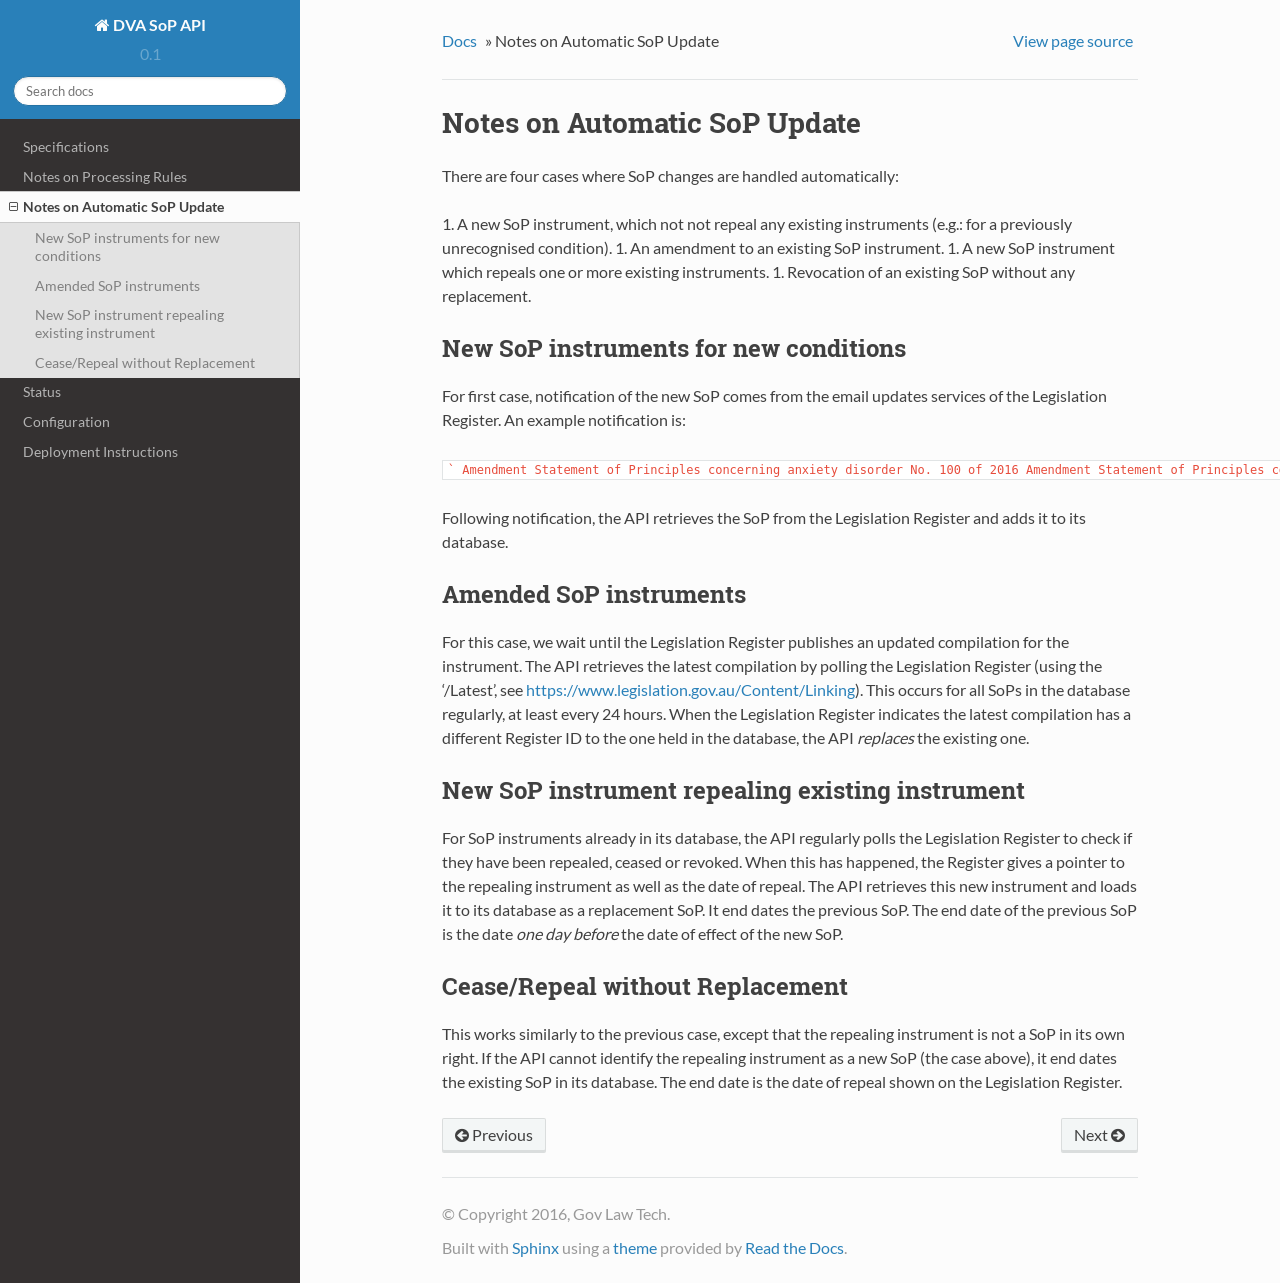
==== autoupdate.html @ 4fadc750 "delet non docs files" ====
<!DOCTYPE html>
<!--[if IE 8]><html class="no-js lt-ie9" lang="en" > <![endif]-->
<!--[if gt IE 8]><!--> <html class="no-js" lang="en" > <!--<![endif]-->
<head>
  <meta charset="utf-8">
  
  <meta name="viewport" content="width=device-width, initial-scale=1.0">
  
  <title>Notes on Automatic SoP Update &mdash; DVA SoP API 0.1 documentation</title>
  

  
  

  

  
  
    

  

  
  
    <link rel="stylesheet" href="_static/css/theme.css" type="text/css" />
  

  

  
    <link rel="top" title="DVA SoP API 0.1 documentation" href="index.html"/>
        <link rel="next" title="Status" href="status.html"/>
        <link rel="prev" title="Notes on Processing Rules" href="rules.html"/> 

  
  <script src="_static/js/modernizr.min.js"></script>

</head>

<body class="wy-body-for-nav" role="document">

  <div class="wy-grid-for-nav">

    
    <nav data-toggle="wy-nav-shift" class="wy-nav-side">
      <div class="wy-side-scroll">
        <div class="wy-side-nav-search">
          

          
            <a href="index.html" class="icon icon-home"> DVA SoP API
          

          
          </a>

          
            
            
              <div class="version">
                0.1
              </div>
            
          

          
<div role="search">
  <form id="rtd-search-form" class="wy-form" action="search.html" method="get">
    <input type="text" name="q" placeholder="Search docs" />
    <input type="hidden" name="check_keywords" value="yes" />
    <input type="hidden" name="area" value="default" />
  </form>
</div>

          
        </div>

        <div class="wy-menu wy-menu-vertical" data-spy="affix" role="navigation" aria-label="main navigation">
          
            
            
                <ul class="current">
<li class="toctree-l1"><a class="reference internal" href="specs.html">Specifications</a></li>
<li class="toctree-l1"><a class="reference internal" href="rules.html">Notes on Processing Rules</a></li>
<li class="toctree-l1 current"><a class="current reference internal" href="#">Notes on Automatic SoP Update</a><ul>
<li class="toctree-l2"><a class="reference internal" href="#new-sop-instruments-for-new-conditions">New SoP instruments for new conditions</a></li>
<li class="toctree-l2"><a class="reference internal" href="#amended-sop-instruments">Amended SoP instruments</a></li>
<li class="toctree-l2"><a class="reference internal" href="#new-sop-instrument-repealing-existing-instrument">New SoP instrument repealing existing instrument</a></li>
<li class="toctree-l2"><a class="reference internal" href="#cease-repeal-without-replacement">Cease/Repeal without Replacement</a></li>
</ul>
</li>
<li class="toctree-l1"><a class="reference internal" href="status.html">Status</a></li>
<li class="toctree-l1"><a class="reference internal" href="config.html">Configuration</a></li>
<li class="toctree-l1"><a class="reference internal" href="deployment.html">Deployment Instructions</a></li>
</ul>

            
          
        </div>
      </div>
    </nav>

    <section data-toggle="wy-nav-shift" class="wy-nav-content-wrap">

      
      <nav class="wy-nav-top" role="navigation" aria-label="top navigation">
        <i data-toggle="wy-nav-top" class="fa fa-bars"></i>
        <a href="index.html">DVA SoP API</a>
      </nav>


      
      <div class="wy-nav-content">
        <div class="rst-content">
          

 



<div role="navigation" aria-label="breadcrumbs navigation">
  <ul class="wy-breadcrumbs">
    <li><a href="index.html">Docs</a> &raquo;</li>
      
    <li>Notes on Automatic SoP Update</li>
      <li class="wy-breadcrumbs-aside">
        
          
            <a href="_sources/autoupdate.txt" rel="nofollow"> View page source</a>
          
        
      </li>
  </ul>
  <hr/>
</div>
          <div role="main" class="document" itemscope="itemscope" itemtype="http://schema.org/Article">
           <div itemprop="articleBody">
            
  <div class="section" id="notes-on-automatic-sop-update">
<h1>Notes on Automatic SoP Update<a class="headerlink" href="#notes-on-automatic-sop-update" title="Permalink to this headline">¶</a></h1>
<p>There are four cases where SoP changes are handled automatically:</p>
<p>1. A new SoP instrument, which not not repeal any existing instruments (e.g.: for a previously unrecognised condition).
1. An amendment to an existing SoP instrument.
1. A new SoP instrument which repeals one or more existing instruments.
1. Revocation of an existing SoP without any replacement.</p>
<div class="section" id="new-sop-instruments-for-new-conditions">
<h2>New SoP instruments for new conditions<a class="headerlink" href="#new-sop-instruments-for-new-conditions" title="Permalink to this headline">¶</a></h2>
<p>For first case, notification of the new SoP comes from the email updates services of the Legislation Register.  An example notification is:</p>
<p><code class="docutils literal"><span class="pre">`</span>
<span class="pre">Amendment</span> <span class="pre">Statement</span> <span class="pre">of</span> <span class="pre">Principles</span> <span class="pre">concerning</span> <span class="pre">anxiety</span> <span class="pre">disorder</span> <span class="pre">No.</span> <span class="pre">100</span> <span class="pre">of</span> <span class="pre">2016</span>
<span class="pre">Amendment</span> <span class="pre">Statement</span> <span class="pre">of</span> <span class="pre">Principles</span> <span class="pre">concerning</span> <span class="pre">anxiety</span> <span class="pre">disorder.</span>
<span class="pre">Item</span> <span class="pre">was</span> <span class="pre">published</span> <span class="pre">on</span> <span class="pre">1/11/2016</span>
<span class="pre">https://www.legislation.gov.au/Details/F2016L01698</span>
<span class="pre">`</span></code></p>
<p>Following notification, the API retrieves the SoP from the Legislation Register and adds it to its database.</p>
</div>
<div class="section" id="amended-sop-instruments">
<h2>Amended SoP instruments<a class="headerlink" href="#amended-sop-instruments" title="Permalink to this headline">¶</a></h2>
<p>For this case, we wait until the Legislation Register publishes an updated compilation for the instrument.  The API retrieves the latest compilation by polling the Legislation Register (using the &#8216;/Latest&#8217;, see <a class="reference external" href="https://www.legislation.gov.au/Content/Linking">https://www.legislation.gov.au/Content/Linking</a>).
This occurs for all SoPs in the database regularly, at least every 24 hours.  When the Legislation Register indicates the latest compilation has a different Register ID to the one held in the database, the API <em>replaces</em> the existing one.</p>
</div>
<div class="section" id="new-sop-instrument-repealing-existing-instrument">
<h2>New SoP instrument repealing existing instrument<a class="headerlink" href="#new-sop-instrument-repealing-existing-instrument" title="Permalink to this headline">¶</a></h2>
<p>For SoP instruments already in its database, the API regularly polls the Legislation Register to check if they have been repealed, ceased or revoked.  When this has happened, the Register gives a pointer to the repealing instrument as well as the date of repeal.  The API retrieves this new instrument and loads it to its database as a replacement SoP.  It end dates the previous SoP.  The end date of the previous SoP is the date <em>one day before</em> the date of effect of the new SoP.</p>
</div>
<div class="section" id="cease-repeal-without-replacement">
<h2>Cease/Repeal without Replacement<a class="headerlink" href="#cease-repeal-without-replacement" title="Permalink to this headline">¶</a></h2>
<p>This works similarly to the previous case, except that the repealing instrument is not a SoP in its own right.  If the API cannot identify the repealing instrument as a new SoP (the case above), it end dates the existing SoP in its database.  The end date is the date of repeal shown on the Legislation Register.</p>
</div>
</div>


           </div>
          </div>
          <footer>
  
    <div class="rst-footer-buttons" role="navigation" aria-label="footer navigation">
      
        <a href="status.html" class="btn btn-neutral float-right" title="Status" accesskey="n">Next <span class="fa fa-arrow-circle-right"></span></a>
      
      
        <a href="rules.html" class="btn btn-neutral" title="Notes on Processing Rules" accesskey="p"><span class="fa fa-arrow-circle-left"></span> Previous</a>
      
    </div>
  

  <hr/>

  <div role="contentinfo">
    <p>
        &copy; Copyright 2016, Gov Law Tech.

    </p>
  </div>
  Built with <a href="http://sphinx-doc.org/">Sphinx</a> using a <a href="https://github.com/snide/sphinx_rtd_theme">theme</a> provided by <a href="https://readthedocs.org">Read the Docs</a>. 

</footer>

        </div>
      </div>

    </section>

  </div>
  


  

    <script type="text/javascript">
        var DOCUMENTATION_OPTIONS = {
            URL_ROOT:'./',
            VERSION:'0.1',
            COLLAPSE_INDEX:false,
            FILE_SUFFIX:'.html',
            HAS_SOURCE:  true
        };
    </script>
      <script type="text/javascript" src="_static/jquery.js"></script>
      <script type="text/javascript" src="_static/underscore.js"></script>
      <script type="text/javascript" src="_static/doctools.js"></script>
      <script type="text/javascript" src="https://cdn.mathjax.org/mathjax/latest/MathJax.js?config=TeX-AMS-MML_HTMLorMML"></script>

  

  
  
    <script type="text/javascript" src="_static/js/theme.js"></script>
  

  
  
  <script type="text/javascript">
      jQuery(function () {
          SphinxRtdTheme.StickyNav.enable();
      });
  </script>
   

</body>
</html>
---- _static/css/theme.css ----
﻿*{-webkit-box-sizing:border-box;-moz-box-sizing:border-box;box-sizing:border-box}article,aside,details,figcaption,figure,footer,header,hgroup,nav,section{display:block}audio,canvas,video{display:inline-block;*display:inline;*zoom:1}audio:not([controls]){display:none}[hidden]{display:none}*{-webkit-box-sizing:border-box;-moz-box-sizing:border-box;box-sizing:border-box}html{font-size:100%;-webkit-text-size-adjust:100%;-ms-text-size-adjust:100%}body{margin:0}a:hover,a:active{outline:0}abbr[title]{border-bottom:1px dotted}b,strong{font-weight:bold}blockquote{margin:0}dfn{font-style:italic}ins{background:#ff9;color:#000;text-decoration:none}mark{background:#ff0;color:#000;font-style:italic;font-weight:bold}pre,code,.rst-content tt,.rst-content code,kbd,samp{font-family:monospace,serif;_font-family:"courier new",monospace;font-size:1em}pre{white-space:pre}q{quotes:none}q:before,q:after{content:"";content:none}small{font-size:85%}sub,sup{font-size:75%;line-height:0;position:relative;vertical-align:baseline}sup{top:-0.5em}sub{bottom:-0.25em}ul,ol,dl{margin:0;padding:0;list-style:none;list-style-image:none}li{list-style:none}dd{margin:0}img{border:0;-ms-interpolation-mode:bicubic;vertical-align:middle;max-width:100%}svg:not(:root){overflow:hidden}figure{margin:0}form{margin:0}fieldset{border:0;margin:0;padding:0}label{cursor:pointer}legend{border:0;*margin-left:-7px;padding:0;white-space:normal}button,input,select,textarea{font-size:100%;margin:0;vertical-align:baseline;*vertical-align:middle}button,input{line-height:normal}button,input[type="button"],input[type="reset"],input[type="submit"]{cursor:pointer;-webkit-appearance:button;*overflow:visible}button[disabled],input[disabled]{cursor:default}input[type="checkbox"],input[type="radio"]{box-sizing:border-box;padding:0;*width:13px;*height:13px}input[type="search"]{-webkit-appearance:textfield;-moz-box-sizing:content-box;-webkit-box-sizing:content-box;box-sizing:content-box}input[type="search"]::-webkit-search-decoration,input[type="search"]::-webkit-search-cancel-button{-webkit-appearance:none}button::-moz-focus-inner,input::-moz-focus-inner{border:0;padding:0}textarea{overflow:auto;vertical-align:top;resize:vertical}table{border-collapse:collapse;border-spacing:0}td{vertical-align:top}.chromeframe{margin:0.2em 0;background:#ccc;color:#000;padding:0.2em 0}.ir{display:block;border:0;text-indent:-999em;overflow:hidden;background-color:transparent;background-repeat:no-repeat;text-align:left;direction:ltr;*line-height:0}.ir br{display:none}.hidden{display:none !important;visibility:hidden}.visuallyhidden{border:0;clip:rect(0 0 0 0);height:1px;margin:-1px;overflow:hidden;padding:0;position:absolute;width:1px}.visuallyhidden.focusable:active,.visuallyhidden.focusable:focus{clip:auto;height:auto;margin:0;overflow:visible;position:static;width:auto}.invisible{visibility:hidden}.relative{position:relative}big,small{font-size:100%}@media print{html,body,section{background:none !important}*{box-shadow:none !important;text-shadow:none !important;filter:none !important;-ms-filter:none !important}a,a:visited{text-decoration:underline}.ir a:after,a[href^="javascript:"]:after,a[href^="#"]:after{content:""}pre,blockquote{page-break-inside:avoid}thead{display:table-header-group}tr,img{page-break-inside:avoid}img{max-width:100% !important}@page{margin:0.5cm}p,h2,.rst-content .toctree-wrapper p.caption,h3{orphans:3;widows:3}h2,.rst-content .toctree-wrapper p.caption,h3{page-break-after:avoid}}.fa:before,.wy-menu-vertical li span.toctree-expand:before,.wy-menu-vertical li.on a span.toctree-expand:before,.wy-menu-vertical li.current>a span.toctree-expand:before,.rst-content .admonition-title:before,.rst-content h1 .headerlink:before,.rst-content h2 .headerlink:before,.rst-content h3 .headerlink:before,.rst-content h4 .headerlink:before,.rst-content h5 .headerlink:before,.rst-content h6 .headerlink:before,.rst-content dl dt .headerlink:before,.rst-content p.caption .headerlink:before,.rst-content tt.download span:first-child:before,.rst-content code.download span:first-child:before,.icon:before,.wy-dropdown .caret:before,.wy-inline-validate.wy-inline-validate-success .wy-input-context:before,.wy-inline-validate.wy-inline-validate-danger .wy-input-context:before,.wy-inline-validate.wy-inline-validate-warning .wy-input-context:before,.wy-inline-validate.wy-inline-validate-info .wy-input-context:before,.wy-alert,.rst-content .note,.rst-content .attention,.rst-content .caution,.rst-content .danger,.rst-content .error,.rst-content .hint,.rst-content .important,.rst-content .tip,.rst-content .warning,.rst-content .seealso,.rst-content .admonition-todo,.btn,input[type="text"],input[type="password"],input[type="email"],input[type="url"],input[type="date"],input[type="month"],input[type="time"],input[type="datetime"],input[type="datetime-local"],input[type="week"],input[type="number"],input[type="search"],input[type="tel"],input[type="color"],select,textarea,.wy-menu-vertical li.on a,.wy-menu-vertical li.current>a,.wy-side-nav-search>a,.wy-side-nav-search .wy-dropdown>a,.wy-nav-top a{-webkit-font-smoothing:antialiased}.clearfix{*zoom:1}.clearfix:before,.clearfix:after{display:table;content:""}.clearfix:after{clear:both}/*!
 *  Font Awesome 4.2.0 by @davegandy - http://fontawesome.io - @fontawesome
 *  License - http://fontawesome.io/license (Font: SIL OFL 1.1, CSS: MIT License)
 */@font-face{font-family:'FontAwesome';src:url("../fonts/fontawesome-webfont.eot?v=4.2.0");src:url("../fonts/fontawesome-webfont.eot?#iefix&v=4.2.0") format("embedded-opentype"),url("../fonts/fontawesome-webfont.woff?v=4.2.0") format("woff"),url("../fonts/fontawesome-webfont.ttf?v=4.2.0") format("truetype"),url("../fonts/fontawesome-webfont.svg?v=4.2.0#fontawesomeregular") format("svg");font-weight:normal;font-style:normal}.fa,.wy-menu-vertical li span.toctree-expand,.wy-menu-vertical li.on a span.toctree-expand,.wy-menu-vertical li.current>a span.toctree-expand,.rst-content .admonition-title,.rst-content h1 .headerlink,.rst-content h2 .headerlink,.rst-content h3 .headerlink,.rst-content h4 .headerlink,.rst-content h5 .headerlink,.rst-content h6 .headerlink,.rst-content dl dt .headerlink,.rst-content p.caption .headerlink,.rst-content tt.download span:first-child,.rst-content code.download span:first-child,.icon{display:inline-block;font:normal normal normal 14px/1 FontAwesome;font-size:inherit;text-rendering:auto;-webkit-font-smoothing:antialiased;-moz-osx-font-smoothing:grayscale}.fa-lg{font-size:1.33333em;line-height:0.75em;vertical-align:-15%}.fa-2x{font-size:2em}.fa-3x{font-size:3em}.fa-4x{font-size:4em}.fa-5x{font-size:5em}.fa-fw{width:1.28571em;text-align:center}.fa-ul{padding-left:0;margin-left:2.14286em;list-style-type:none}.fa-ul>li{position:relative}.fa-li{position:absolute;left:-2.14286em;width:2.14286em;top:0.14286em;text-align:center}.fa-li.fa-lg{left:-1.85714em}.fa-border{padding:.2em .25em .15em;border:solid 0.08em #eee;border-radius:.1em}.pull-right{float:right}.pull-left{float:left}.fa.pull-left,.wy-menu-vertical li span.pull-left.toctree-expand,.wy-menu-vertical li.on a span.pull-left.toctree-expand,.wy-menu-vertical li.current>a span.pull-left.toctree-expand,.rst-content .pull-left.admonition-title,.rst-content h1 .pull-left.headerlink,.rst-content h2 .pull-left.headerlink,.rst-content h3 .pull-left.headerlink,.rst-content h4 .pull-left.headerlink,.rst-content h5 .pull-left.headerlink,.rst-content h6 .pull-left.headerlink,.rst-content dl dt .pull-left.headerlink,.rst-content p.caption .pull-left.headerlink,.rst-content tt.download span.pull-left:first-child,.rst-content code.download span.pull-left:first-child,.pull-left.icon{margin-right:.3em}.fa.pull-right,.wy-menu-vertical li span.pull-right.toctree-expand,.wy-menu-vertical li.on a span.pull-right.toctree-expand,.wy-menu-vertical li.current>a span.pull-right.toctree-expand,.rst-content .pull-right.admonition-title,.rst-content h1 .pull-right.headerlink,.rst-content h2 .pull-right.headerlink,.rst-content h3 .pull-right.headerlink,.rst-content h4 .pull-right.headerlink,.rst-content h5 .pull-right.headerlink,.rst-content h6 .pull-right.headerlink,.rst-content dl dt .pull-right.headerlink,.rst-content p.caption .pull-right.headerlink,.rst-content tt.download span.pull-right:first-child,.rst-content code.download span.pull-right:first-child,.pull-right.icon{margin-left:.3em}.fa-spin{-webkit-animation:fa-spin 2s infinite linear;animation:fa-spin 2s infinite linear}@-webkit-keyframes fa-spin{0%{-webkit-transform:rotate(0deg);transform:rotate(0deg)}100%{-webkit-transform:rotate(359deg);transform:rotate(359deg)}}@keyframes fa-spin{0%{-webkit-transform:rotate(0deg);transform:rotate(0deg)}100%{-webkit-transform:rotate(359deg);transform:rotate(359deg)}}.fa-rotate-90{filter:progid:DXImageTransform.Microsoft.BasicImage(rotation=1);-webkit-transform:rotate(90deg);-ms-transform:rotate(90deg);transform:rotate(90deg)}.fa-rotate-180{filter:progid:DXImageTransform.Microsoft.BasicImage(rotation=2);-webkit-transform:rotate(180deg);-ms-transform:rotate(180deg);transform:rotate(180deg)}.fa-rotate-270{filter:progid:DXImageTransform.Microsoft.BasicImage(rotation=3);-webkit-transform:rotate(270deg);-ms-transform:rotate(270deg);transform:rotate(270deg)}.fa-flip-horizontal{filter:progid:DXImageTransform.Microsoft.BasicImage(rotation=0);-webkit-transform:scale(-1, 1);-ms-transform:scale(-1, 1);transform:scale(-1, 1)}.fa-flip-vertical{filter:progid:DXImageTransform.Microsoft.BasicImage(rotation=2);-webkit-transform:scale(1, -1);-ms-transform:scale(1, -1);transform:scale(1, -1)}:root .fa-rotate-90,:root .fa-rotate-180,:root .fa-rotate-270,:root .fa-flip-horizontal,:root .fa-flip-vertical{filter:none}.fa-stack{position:relative;display:inline-block;width:2em;height:2em;line-height:2em;vertical-align:middle}.fa-stack-1x,.fa-stack-2x{position:absolute;left:0;width:100%;text-align:center}.fa-stack-1x{line-height:inherit}.fa-stack-2x{font-size:2em}.fa-inverse{color:#fff}.fa-glass:before{content:""}.fa-music:before{content:""}.fa-search:before,.icon-search:before{content:""}.fa-envelope-o:before{content:""}.fa-heart:before{content:""}.fa-star:before{content:""}.fa-star-o:before{content:""}.fa-user:before{content:""}.fa-film:before{content:""}.fa-th-large:before{content:""}.fa-th:before{content:""}.fa-th-list:before{content:""}.fa-check:before{content:""}.fa-remove:before,.fa-close:before,.fa-times:before{content:""}.fa-search-plus:before{content:""}.fa-search-minus:before{content:""}.fa-power-off:before{content:""}.fa-signal:before{content:""}.fa-gear:before,.fa-cog:before{content:""}.fa-trash-o:before{content:""}.fa-home:before,.icon-home:before{content:""}.fa-file-o:before{content:""}.fa-clock-o:before{content:""}.fa-road:before{content:""}.fa-download:before,.rst-content tt.download span:first-child:before,.rst-content code.download span:first-child:before{content:""}.fa-arrow-circle-o-down:before{content:""}.fa-arrow-circle-o-up:before{content:""}.fa-inbox:before{content:""}.fa-play-circle-o:before{content:""}.fa-rotate-right:before,.fa-repeat:before{content:""}.fa-refresh:before{content:""}.fa-list-alt:before{content:""}.fa-lock:before{content:""}.fa-flag:before{content:""}.fa-headphones:before{content:""}.fa-volume-off:before{content:""}.fa-volume-down:before{content:""}.fa-volume-up:before{content:""}.fa-qrcode:before{content:""}.fa-barcode:before{content:""}.fa-tag:before{content:""}.fa-tags:before{content:""}.fa-book:before,.icon-book:before{content:""}.fa-bookmark:before{content:""}.fa-print:before{content:""}.fa-camera:before{content:""}.fa-font:before{content:""}.fa-bold:before{content:""}.fa-italic:before{content:""}.fa-text-height:before{content:""}.fa-text-width:before{content:""}.fa-align-left:before{content:""}.fa-align-center:before{content:""}.fa-align-right:before{content:""}.fa-align-justify:before{content:""}.fa-list:before{content:""}.fa-dedent:before,.fa-outdent:before{content:""}.fa-indent:before{content:""}.fa-video-camera:before{content:""}.fa-photo:before,.fa-image:before,.fa-picture-o:before{content:""}.fa-pencil:before{content:""}.fa-map-marker:before{content:""}.fa-adjust:before{content:""}.fa-tint:before{content:""}.fa-edit:before,.fa-pencil-square-o:before{content:""}.fa-share-square-o:before{content:""}.fa-check-square-o:before{content:""}.fa-arrows:before{content:""}.fa-step-backward:before{content:""}.fa-fast-backward:before{content:""}.fa-backward:before{content:""}.fa-play:before{content:""}.fa-pause:before{content:""}.fa-stop:before{content:""}.fa-forward:before{content:""}.fa-fast-forward:before{content:""}.fa-step-forward:before{content:""}.fa-eject:before{content:""}.fa-chevron-left:before{content:""}.fa-chevron-right:before{content:""}.fa-plus-circle:before{content:""}.fa-minus-circle:before{content:""}.fa-times-circle:before,.wy-inline-validate.wy-inline-validate-danger .wy-input-context:before{content:""}.fa-check-circle:before,.wy-inline-validate.wy-inline-validate-success .wy-input-context:before{content:""}.fa-question-circle:before{content:""}.fa-info-circle:before{content:""}.fa-crosshairs:before{content:""}.fa-times-circle-o:before{content:""}.fa-check-circle-o:before{content:""}.fa-ban:before{content:""}.fa-arrow-left:before{content:""}.fa-arrow-right:before{content:""}.fa-arrow-up:before{content:""}.fa-arrow-down:before{content:""}.fa-mail-forward:before,.fa-share:before{content:""}.fa-expand:before{content:""}.fa-compress:before{content:""}.fa-plus:before{content:""}.fa-minus:before{content:""}.fa-asterisk:before{content:""}.fa-exclamation-circle:before,.wy-inline-validate.wy-inline-validate-warning .wy-input-context:before,.wy-inline-validate.wy-inline-validate-info .wy-input-context:before,.rst-content .admonition-title:before{content:""}.fa-gift:before{content:""}.fa-leaf:before{content:""}.fa-fire:before,.icon-fire:before{content:""}.fa-eye:before{content:""}.fa-eye-slash:before{content:""}.fa-warning:before,.fa-exclamation-triangle:before{content:""}.fa-plane:before{content:""}.fa-calendar:before{content:""}.fa-random:before{content:""}.fa-comment:before{content:""}.fa-magnet:before{content:""}.fa-chevron-up:before{content:""}.fa-chevron-down:before{content:""}.fa-retweet:before{content:""}.fa-shopping-cart:before{content:""}.fa-folder:before{content:""}.fa-folder-open:before{content:""}.fa-arrows-v:before{content:""}.fa-arrows-h:before{content:""}.fa-bar-chart-o:before,.fa-bar-chart:before{content:""}.fa-twitter-square:before{content:""}.fa-facebook-square:before{content:""}.fa-camera-retro:before{content:""}.fa-key:before{content:""}.fa-gears:before,.fa-cogs:before{content:""}.fa-comments:before{content:""}.fa-thumbs-o-up:before{content:""}.fa-thumbs-o-down:before{content:""}.fa-star-half:before{content:""}.fa-heart-o:before{content:""}.fa-sign-out:before{content:""}.fa-linkedin-square:before{content:""}.fa-thumb-tack:before{content:""}.fa-external-link:before{content:""}.fa-sign-in:before{content:""}.fa-trophy:before{content:""}.fa-github-square:before{content:""}.fa-upload:before{content:""}.fa-lemon-o:before{content:""}.fa-phone:before{content:""}.fa-square-o:before{content:""}.fa-bookmark-o:before{content:""}.fa-phone-square:before{content:""}.fa-twitter:before{content:""}.fa-facebook:before{content:""}.fa-github:before,.icon-github:before{content:""}.fa-unlock:before{content:""}.fa-credit-card:before{content:""}.fa-rss:before{content:""}.fa-hdd-o:before{content:""}.fa-bullhorn:before{content:""}.fa-bell:before{content:""}.fa-certificate:before{content:""}.fa-hand-o-right:before{content:""}.fa-hand-o-left:before{content:""}.fa-hand-o-up:before{content:""}.fa-hand-o-down:before{content:""}.fa-arrow-circle-left:before,.icon-circle-arrow-left:before{content:""}.fa-arrow-circle-right:before,.icon-circle-arrow-right:before{content:""}.fa-arrow-circle-up:before{content:""}.fa-arrow-circle-down:before{content:""}.fa-globe:before{content:""}.fa-wrench:before{content:""}.fa-tasks:before{content:""}.fa-filter:before{content:""}.fa-briefcase:before{content:""}.fa-arrows-alt:before{content:""}.fa-group:before,.fa-users:before{content:""}.fa-chain:before,.fa-link:before,.icon-link:before{content:""}.fa-cloud:before{content:""}.fa-flask:before{content:""}.fa-cut:before,.fa-scissors:before{content:""}.fa-copy:before,.fa-files-o:before{content:""}.fa-paperclip:before{content:""}.fa-save:before,.fa-floppy-o:before{content:""}.fa-square:before{content:""}.fa-navicon:before,.fa-reorder:before,.fa-bars:before{content:""}.fa-list-ul:before{content:""}.fa-list-ol:before{content:""}.fa-strikethrough:before{content:""}.fa-underline:before{content:""}.fa-table:before{content:""}.fa-magic:before{content:""}.fa-truck:before{content:""}.fa-pinterest:before{content:""}.fa-pinterest-square:before{content:""}.fa-google-plus-square:before{content:""}.fa-google-plus:before{content:""}.fa-money:before{content:""}.fa-caret-down:before,.wy-dropdown .caret:before,.icon-caret-down:before{content:""}.fa-caret-up:before{content:""}.fa-caret-left:before{content:""}.fa-caret-right:before{content:""}.fa-columns:before{content:""}.fa-unsorted:before,.fa-sort:before{content:""}.fa-sort-down:before,.fa-sort-desc:before{content:""}.fa-sort-up:before,.fa-sort-asc:before{content:""}.fa-envelope:before{content:""}.fa-linkedin:before{content:""}.fa-rotate-left:before,.fa-undo:before{content:""}.fa-legal:before,.fa-gavel:before{content:""}.fa-dashboard:before,.fa-tachometer:before{content:""}.fa-comment-o:before{content:""}.fa-comments-o:before{content:""}.fa-flash:before,.fa-bolt:before{content:""}.fa-sitemap:before{content:""}.fa-umbrella:before{content:""}.fa-paste:before,.fa-clipboard:before{content:""}.fa-lightbulb-o:before{content:""}.fa-exchange:before{content:""}.fa-cloud-download:before{content:""}.fa-cloud-upload:before{content:""}.fa-user-md:before{content:""}.fa-stethoscope:before{content:""}.fa-suitcase:before{content:""}.fa-bell-o:before{content:""}.fa-coffee:before{content:""}.fa-cutlery:before{content:""}.fa-file-text-o:before{content:""}.fa-building-o:before{content:""}.fa-hospital-o:before{content:""}.fa-ambulance:before{content:""}.fa-medkit:before{content:""}.fa-fighter-jet:before{content:""}.fa-beer:before{content:""}.fa-h-square:before{content:""}.fa-plus-square:before{content:""}.fa-angle-double-left:before{content:""}.fa-angle-double-right:before{content:""}.fa-angle-double-up:before{content:""}.fa-angle-double-down:before{content:""}.fa-angle-left:before{content:""}.fa-angle-right:before{content:""}.fa-angle-up:before{content:""}.fa-angle-down:before{content:""}.fa-desktop:before{content:""}.fa-laptop:before{content:""}.fa-tablet:before{content:""}.fa-mobile-phone:before,.fa-mobile:before{content:""}.fa-circle-o:before{content:""}.fa-quote-left:before{content:""}.fa-quote-right:before{content:""}.fa-spinner:before{content:""}.fa-circle:before{content:""}.fa-mail-reply:before,.fa-reply:before{content:""}.fa-github-alt:before{content:""}.fa-folder-o:before{content:""}.fa-folder-open-o:before{content:""}.fa-smile-o:before{content:""}.fa-frown-o:before{content:""}.fa-meh-o:before{content:""}.fa-gamepad:before{content:""}.fa-keyboard-o:before{content:""}.fa-flag-o:before{content:""}.fa-flag-checkered:before{content:""}.fa-terminal:before{content:""}.fa-code:before{content:""}.fa-mail-reply-all:before,.fa-reply-all:before{content:""}.fa-star-half-empty:before,.fa-star-half-full:before,.fa-star-half-o:before{content:""}.fa-location-arrow:before{content:""}.fa-crop:before{content:""}.fa-code-fork:before{content:""}.fa-unlink:before,.fa-chain-broken:before{content:""}.fa-question:before{content:""}.fa-info:before{content:""}.fa-exclamation:before{content:""}.fa-superscript:before{content:""}.fa-subscript:before{content:""}.fa-eraser:before{content:""}.fa-puzzle-piece:before{content:""}.fa-microphone:before{content:""}.fa-microphone-slash:before{content:""}.fa-shield:before{content:""}.fa-calendar-o:before{content:""}.fa-fire-extinguisher:before{content:""}.fa-rocket:before{content:""}.fa-maxcdn:before{content:""}.fa-chevron-circle-left:before{content:""}.fa-chevron-circle-right:before{content:""}.fa-chevron-circle-up:before{content:""}.fa-chevron-circle-down:before{content:""}.fa-html5:before{content:""}.fa-css3:before{content:""}.fa-anchor:before{content:""}.fa-unlock-alt:before{content:""}.fa-bullseye:before{content:""}.fa-ellipsis-h:before{content:""}.fa-ellipsis-v:before{content:""}.fa-rss-square:before{content:""}.fa-play-circle:before{content:""}.fa-ticket:before{content:""}.fa-minus-square:before{content:""}.fa-minus-square-o:before,.wy-menu-vertical li.on a span.toctree-expand:before,.wy-menu-vertical li.current>a span.toctree-expand:before{content:""}.fa-level-up:before{content:""}.fa-level-down:before{content:""}.fa-check-square:before{content:""}.fa-pencil-square:before{content:""}.fa-external-link-square:before{content:""}.fa-share-square:before{content:""}.fa-compass:before{content:""}.fa-toggle-down:before,.fa-caret-square-o-down:before{content:""}.fa-toggle-up:before,.fa-caret-square-o-up:before{content:""}.fa-toggle-right:before,.fa-caret-square-o-right:before{content:""}.fa-euro:before,.fa-eur:before{content:""}.fa-gbp:before{content:""}.fa-dollar:before,.fa-usd:before{content:""}.fa-rupee:before,.fa-inr:before{content:""}.fa-cny:before,.fa-rmb:before,.fa-yen:before,.fa-jpy:before{content:""}.fa-ruble:before,.fa-rouble:before,.fa-rub:before{content:""}.fa-won:before,.fa-krw:before{content:""}.fa-bitcoin:before,.fa-btc:before{content:""}.fa-file:before{content:""}.fa-file-text:before{content:""}.fa-sort-alpha-asc:before{content:""}.fa-sort-alpha-desc:before{content:""}.fa-sort-amount-asc:before{content:""}.fa-sort-amount-desc:before{content:""}.fa-sort-numeric-asc:before{content:""}.fa-sort-numeric-desc:before{content:""}.fa-thumbs-up:before{content:""}.fa-thumbs-down:before{content:""}.fa-youtube-square:before{content:""}.fa-youtube:before{content:""}.fa-xing:before{content:""}.fa-xing-square:before{content:""}.fa-youtube-play:before{content:""}.fa-dropbox:before{content:""}.fa-stack-overflow:before{content:""}.fa-instagram:before{content:""}.fa-flickr:before{content:""}.fa-adn:before{content:""}.fa-bitbucket:before,.icon-bitbucket:before{content:""}.fa-bitbucket-square:before{content:""}.fa-tumblr:before{content:""}.fa-tumblr-square:before{content:""}.fa-long-arrow-down:before{content:""}.fa-long-arrow-up:before{content:""}.fa-long-arrow-left:before{content:""}.fa-long-arrow-right:before{content:""}.fa-apple:before{content:""}.fa-windows:before{content:""}.fa-android:before{content:""}.fa-linux:before{content:""}.fa-dribbble:before{content:""}.fa-skype:before{content:""}.fa-foursquare:before{content:""}.fa-trello:before{content:""}.fa-female:before{content:""}.fa-male:before{content:""}.fa-gittip:before{content:""}.fa-sun-o:before{content:""}.fa-moon-o:before{content:""}.fa-archive:before{content:""}.fa-bug:before{content:""}.fa-vk:before{content:""}.fa-weibo:before{content:""}.fa-renren:before{content:""}.fa-pagelines:before{content:""}.fa-stack-exchange:before{content:""}.fa-arrow-circle-o-right:before{content:""}.fa-arrow-circle-o-left:before{content:""}.fa-toggle-left:before,.fa-caret-square-o-left:before{content:""}.fa-dot-circle-o:before{content:""}.fa-wheelchair:before{content:""}.fa-vimeo-square:before{content:""}.fa-turkish-lira:before,.fa-try:before{content:""}.fa-plus-square-o:before,.wy-menu-vertical li span.toctree-expand:before{content:""}.fa-space-shuttle:before{content:""}.fa-slack:before{content:""}.fa-envelope-square:before{content:""}.fa-wordpress:before{content:""}.fa-openid:before{content:""}.fa-institution:before,.fa-bank:before,.fa-university:before{content:""}.fa-mortar-board:before,.fa-graduation-cap:before{content:""}.fa-yahoo:before{content:""}.fa-google:before{content:""}.fa-reddit:before{content:""}.fa-reddit-square:before{content:""}.fa-stumbleupon-circle:before{content:""}.fa-stumbleupon:before{content:""}.fa-delicious:before{content:""}.fa-digg:before{content:""}.fa-pied-piper:before{content:""}.fa-pied-piper-alt:before{content:""}.fa-drupal:before{content:""}.fa-joomla:before{content:""}.fa-language:before{content:""}.fa-fax:before{content:""}.fa-building:before{content:""}.fa-child:before{content:""}.fa-paw:before{content:""}.fa-spoon:before{content:""}.fa-cube:before{content:""}.fa-cubes:before{content:""}.fa-behance:before{content:""}.fa-behance-square:before{content:""}.fa-steam:before{content:""}.fa-steam-square:before{content:""}.fa-recycle:before{content:""}.fa-automobile:before,.fa-car:before{content:""}.fa-cab:before,.fa-taxi:before{content:""}.fa-tree:before{content:""}.fa-spotify:before{content:""}.fa-deviantart:before{content:""}.fa-soundcloud:before{content:""}.fa-database:before{content:""}.fa-file-pdf-o:before{content:""}.fa-file-word-o:before{content:""}.fa-file-excel-o:before{content:""}.fa-file-powerpoint-o:before{content:""}.fa-file-photo-o:before,.fa-file-picture-o:before,.fa-file-image-o:before{content:""}.fa-file-zip-o:before,.fa-file-archive-o:before{content:""}.fa-file-sound-o:before,.fa-file-audio-o:before{content:""}.fa-file-movie-o:before,.fa-file-video-o:before{content:""}.fa-file-code-o:before{content:""}.fa-vine:before{content:""}.fa-codepen:before{content:""}.fa-jsfiddle:before{content:""}.fa-life-bouy:before,.fa-life-buoy:before,.fa-life-saver:before,.fa-support:before,.fa-life-ring:before{content:""}.fa-circle-o-notch:before{content:""}.fa-ra:before,.fa-rebel:before{content:""}.fa-ge:before,.fa-empire:before{content:""}.fa-git-square:before{content:""}.fa-git:before{content:""}.fa-hacker-news:before{content:""}.fa-tencent-weibo:before{content:""}.fa-qq:before{content:""}.fa-wechat:before,.fa-weixin:before{content:""}.fa-send:before,.fa-paper-plane:before{content:""}.fa-send-o:before,.fa-paper-plane-o:before{content:""}.fa-history:before{content:""}.fa-circle-thin:before{content:""}.fa-header:before{content:""}.fa-paragraph:before{content:""}.fa-sliders:before{content:""}.fa-share-alt:before{content:""}.fa-share-alt-square:before{content:""}.fa-bomb:before{content:""}.fa-soccer-ball-o:before,.fa-futbol-o:before{content:""}.fa-tty:before{content:""}.fa-binoculars:before{content:""}.fa-plug:before{content:""}.fa-slideshare:before{content:""}.fa-twitch:before{content:""}.fa-yelp:before{content:""}.fa-newspaper-o:before{content:""}.fa-wifi:before{content:""}.fa-calculator:before{content:""}.fa-paypal:before{content:""}.fa-google-wallet:before{content:""}.fa-cc-visa:before{content:""}.fa-cc-mastercard:before{content:""}.fa-cc-discover:before{content:""}.fa-cc-amex:before{content:""}.fa-cc-paypal:before{content:""}.fa-cc-stripe:before{content:""}.fa-bell-slash:before{content:""}.fa-bell-slash-o:before{content:""}.fa-trash:before{content:""}.fa-copyright:before{content:""}.fa-at:before{content:""}.fa-eyedropper:before{content:""}.fa-paint-brush:before{content:""}.fa-birthday-cake:before{content:""}.fa-area-chart:before{content:""}.fa-pie-chart:before{content:""}.fa-line-chart:before{content:""}.fa-lastfm:before{content:""}.fa-lastfm-square:before{content:""}.fa-toggle-off:before{content:""}.fa-toggle-on:before{content:""}.fa-bicycle:before{content:""}.fa-bus:before{content:""}.fa-ioxhost:before{content:""}.fa-angellist:before{content:""}.fa-cc:before{content:""}.fa-shekel:before,.fa-sheqel:before,.fa-ils:before{content:""}.fa-meanpath:before{content:""}.fa,.wy-menu-vertical li span.toctree-expand,.wy-menu-vertical li.on a span.toctree-expand,.wy-menu-vertical li.current>a span.toctree-expand,.rst-content .admonition-title,.rst-content h1 .headerlink,.rst-content h2 .headerlink,.rst-content h3 .headerlink,.rst-content h4 .headerlink,.rst-content h5 .headerlink,.rst-content h6 .headerlink,.rst-content dl dt .headerlink,.rst-content p.caption .headerlink,.rst-content tt.download span:first-child,.rst-content code.download span:first-child,.icon,.wy-dropdown .caret,.wy-inline-validate.wy-inline-validate-success .wy-input-context,.wy-inline-validate.wy-inline-validate-danger .wy-input-context,.wy-inline-validate.wy-inline-validate-warning .wy-input-context,.wy-inline-validate.wy-inline-validate-info .wy-input-context{font-family:inherit}.fa:before,.wy-menu-vertical li span.toctree-expand:before,.wy-menu-vertical li.on a span.toctree-expand:before,.wy-menu-vertical li.current>a span.toctree-expand:before,.rst-content .admonition-title:before,.rst-content h1 .headerlink:before,.rst-content h2 .headerlink:before,.rst-content h3 .headerlink:before,.rst-content h4 .headerlink:before,.rst-content h5 .headerlink:before,.rst-content h6 .headerlink:before,.rst-content dl dt .headerlink:before,.rst-content p.caption .headerlink:before,.rst-content tt.download span:first-child:before,.rst-content code.download span:first-child:before,.icon:before,.wy-dropdown .caret:before,.wy-inline-validate.wy-inline-validate-success .wy-input-context:before,.wy-inline-validate.wy-inline-validate-danger .wy-input-context:before,.wy-inline-validate.wy-inline-validate-warning .wy-input-context:before,.wy-inline-validate.wy-inline-validate-info .wy-input-context:before{font-family:"FontAwesome";display:inline-block;font-style:normal;font-weight:normal;line-height:1;text-decoration:inherit}a .fa,a .wy-menu-vertical li span.toctree-expand,.wy-menu-vertical li a span.toctree-expand,.wy-menu-vertical li.on a span.toctree-expand,.wy-menu-vertical li.current>a span.toctree-expand,a .rst-content .admonition-title,.rst-content a .admonition-title,a .rst-content h1 .headerlink,.rst-content h1 a .headerlink,a .rst-content h2 .headerlink,.rst-content h2 a .headerlink,a .rst-content h3 .headerlink,.rst-content h3 a .headerlink,a .rst-content h4 .headerlink,.rst-content h4 a .headerlink,a .rst-content h5 .headerlink,.rst-content h5 a .headerlink,a .rst-content h6 .headerlink,.rst-content h6 a .headerlink,a .rst-content dl dt .headerlink,.rst-content dl dt a .headerlink,a .rst-content p.caption .headerlink,.rst-content p.caption a .headerlink,a .rst-content tt.download span:first-child,.rst-content tt.download a span:first-child,a .rst-content code.download span:first-child,.rst-content code.download a span:first-child,a .icon{display:inline-block;text-decoration:inherit}.btn .fa,.btn .wy-menu-vertical li span.toctree-expand,.wy-menu-vertical li .btn span.toctree-expand,.btn .wy-menu-vertical li.on a span.toctree-expand,.wy-menu-vertical li.on a .btn span.toctree-expand,.btn .wy-menu-vertical li.current>a span.toctree-expand,.wy-menu-vertical li.current>a .btn span.toctree-expand,.btn .rst-content .admonition-title,.rst-content .btn .admonition-title,.btn .rst-content h1 .headerlink,.rst-content h1 .btn .headerlink,.btn .rst-content h2 .headerlink,.rst-content h2 .btn .headerlink,.btn .rst-content h3 .headerlink,.rst-content h3 .btn .headerlink,.btn .rst-content h4 .headerlink,.rst-content h4 .btn .headerlink,.btn .rst-content h5 .headerlink,.rst-content h5 .btn .headerlink,.btn .rst-content h6 .headerlink,.rst-content h6 .btn .headerlink,.btn .rst-content dl dt .headerlink,.rst-content dl dt .btn .headerlink,.btn .rst-content p.caption .headerlink,.rst-content p.caption .btn .headerlink,.btn .rst-content tt.download span:first-child,.rst-content tt.download .btn span:first-child,.btn .rst-content code.download span:first-child,.rst-content code.download .btn span:first-child,.btn .icon,.nav .fa,.nav .wy-menu-vertical li span.toctree-expand,.wy-menu-vertical li .nav span.toctree-expand,.nav .wy-menu-vertical li.on a span.toctree-expand,.wy-menu-vertical li.on a .nav span.toctree-expand,.nav .wy-menu-vertical li.current>a span.toctree-expand,.wy-menu-vertical li.current>a .nav span.toctree-expand,.nav .rst-content .admonition-title,.rst-content .nav .admonition-title,.nav .rst-content h1 .headerlink,.rst-content h1 .nav .headerlink,.nav .rst-content h2 .headerlink,.rst-content h2 .nav .headerlink,.nav .rst-content h3 .headerlink,.rst-content h3 .nav .headerlink,.nav .rst-content h4 .headerlink,.rst-content h4 .nav .headerlink,.nav .rst-content h5 .headerlink,.rst-content h5 .nav .headerlink,.nav .rst-content h6 .headerlink,.rst-content h6 .nav .headerlink,.nav .rst-content dl dt .headerlink,.rst-content dl dt .nav .headerlink,.nav .rst-content p.caption .headerlink,.rst-content p.caption .nav .headerlink,.nav .rst-content tt.download span:first-child,.rst-content tt.download .nav span:first-child,.nav .rst-content code.download span:first-child,.rst-content code.download .nav span:first-child,.nav .icon{display:inline}.btn .fa.fa-large,.btn .wy-menu-vertical li span.fa-large.toctree-expand,.wy-menu-vertical li .btn span.fa-large.toctree-expand,.btn .rst-content .fa-large.admonition-title,.rst-content .btn .fa-large.admonition-title,.btn .rst-content h1 .fa-large.headerlink,.rst-content h1 .btn .fa-large.headerlink,.btn .rst-content h2 .fa-large.headerlink,.rst-content h2 .btn .fa-large.headerlink,.btn .rst-content h3 .fa-large.headerlink,.rst-content h3 .btn .fa-large.headerlink,.btn .rst-content h4 .fa-large.headerlink,.rst-content h4 .btn .fa-large.headerlink,.btn .rst-content h5 .fa-large.headerlink,.rst-content h5 .btn .fa-large.headerlink,.btn .rst-content h6 .fa-large.headerlink,.rst-content h6 .btn .fa-large.headerlink,.btn .rst-content dl dt .fa-large.headerlink,.rst-content dl dt .btn .fa-large.headerlink,.btn .rst-content p.caption .fa-large.headerlink,.rst-content p.caption .btn .fa-large.headerlink,.btn .rst-content tt.download span.fa-large:first-child,.rst-content tt.download .btn span.fa-large:first-child,.btn .rst-content code.download span.fa-large:first-child,.rst-content code.download .btn span.fa-large:first-child,.btn .fa-large.icon,.nav .fa.fa-large,.nav .wy-menu-vertical li span.fa-large.toctree-expand,.wy-menu-vertical li .nav span.fa-large.toctree-expand,.nav .rst-content .fa-large.admonition-title,.rst-content .nav .fa-large.admonition-title,.nav .rst-content h1 .fa-large.headerlink,.rst-content h1 .nav .fa-large.headerlink,.nav .rst-content h2 .fa-large.headerlink,.rst-content h2 .nav .fa-large.headerlink,.nav .rst-content h3 .fa-large.headerlink,.rst-content h3 .nav .fa-large.headerlink,.nav .rst-content h4 .fa-large.headerlink,.rst-content h4 .nav .fa-large.headerlink,.nav .rst-content h5 .fa-large.headerlink,.rst-content h5 .nav .fa-large.headerlink,.nav .rst-content h6 .fa-large.headerlink,.rst-content h6 .nav .fa-large.headerlink,.nav .rst-content dl dt .fa-large.headerlink,.rst-content dl dt .nav .fa-large.headerlink,.nav .rst-content p.caption .fa-large.headerlink,.rst-content p.caption .nav .fa-large.headerlink,.nav .rst-content tt.download span.fa-large:first-child,.rst-content tt.download .nav span.fa-large:first-child,.nav .rst-content code.download span.fa-large:first-child,.rst-content code.download .nav span.fa-large:first-child,.nav .fa-large.icon{line-height:0.9em}.btn .fa.fa-spin,.btn .wy-menu-vertical li span.fa-spin.toctree-expand,.wy-menu-vertical li .btn span.fa-spin.toctree-expand,.btn .rst-content .fa-spin.admonition-title,.rst-content .btn .fa-spin.admonition-title,.btn .rst-content h1 .fa-spin.headerlink,.rst-content h1 .btn .fa-spin.headerlink,.btn .rst-content h2 .fa-spin.headerlink,.rst-content h2 .btn .fa-spin.headerlink,.btn .rst-content h3 .fa-spin.headerlink,.rst-content h3 .btn .fa-spin.headerlink,.btn .rst-content h4 .fa-spin.headerlink,.rst-content h4 .btn .fa-spin.headerlink,.btn .rst-content h5 .fa-spin.headerlink,.rst-content h5 .btn .fa-spin.headerlink,.btn .rst-content h6 .fa-spin.headerlink,.rst-content h6 .btn .fa-spin.headerlink,.btn .rst-content dl dt .fa-spin.headerlink,.rst-content dl dt .btn .fa-spin.headerlink,.btn .rst-content p.caption .fa-spin.headerlink,.rst-content p.caption .btn .fa-spin.headerlink,.btn .rst-content tt.download span.fa-spin:first-child,.rst-content tt.download .btn span.fa-spin:first-child,.btn .rst-content code.download span.fa-spin:first-child,.rst-content code.download .btn span.fa-spin:first-child,.btn .fa-spin.icon,.nav .fa.fa-spin,.nav .wy-menu-vertical li span.fa-spin.toctree-expand,.wy-menu-vertical li .nav span.fa-spin.toctree-expand,.nav .rst-content .fa-spin.admonition-title,.rst-content .nav .fa-spin.admonition-title,.nav .rst-content h1 .fa-spin.headerlink,.rst-content h1 .nav .fa-spin.headerlink,.nav .rst-content h2 .fa-spin.headerlink,.rst-content h2 .nav .fa-spin.headerlink,.nav .rst-content h3 .fa-spin.headerlink,.rst-content h3 .nav .fa-spin.headerlink,.nav .rst-content h4 .fa-spin.headerlink,.rst-content h4 .nav .fa-spin.headerlink,.nav .rst-content h5 .fa-spin.headerlink,.rst-content h5 .nav .fa-spin.headerlink,.nav .rst-content h6 .fa-spin.headerlink,.rst-content h6 .nav .fa-spin.headerlink,.nav .rst-content dl dt .fa-spin.headerlink,.rst-content dl dt .nav .fa-spin.headerlink,.nav .rst-content p.caption .fa-spin.headerlink,.rst-content p.caption .nav .fa-spin.headerlink,.nav .rst-content tt.download span.fa-spin:first-child,.rst-content tt.download .nav span.fa-spin:first-child,.nav .rst-content code.download span.fa-spin:first-child,.rst-content code.download .nav span.fa-spin:first-child,.nav .fa-spin.icon{display:inline-block}.btn.fa:before,.wy-menu-vertical li span.btn.toctree-expand:before,.rst-content .btn.admonition-title:before,.rst-content h1 .btn.headerlink:before,.rst-content h2 .btn.headerlink:before,.rst-content h3 .btn.headerlink:before,.rst-content h4 .btn.headerlink:before,.rst-content h5 .btn.headerlink:before,.rst-content h6 .btn.headerlink:before,.rst-content dl dt .btn.headerlink:before,.rst-content p.caption .btn.headerlink:before,.rst-content tt.download span.btn:first-child:before,.rst-content code.download span.btn:first-child:before,.btn.icon:before{opacity:0.5;-webkit-transition:opacity 0.05s ease-in;-moz-transition:opacity 0.05s ease-in;transition:opacity 0.05s ease-in}.btn.fa:hover:before,.wy-menu-vertical li span.btn.toctree-expand:hover:before,.rst-content .btn.admonition-title:hover:before,.rst-content h1 .btn.headerlink:hover:before,.rst-content h2 .btn.headerlink:hover:before,.rst-content h3 .btn.headerlink:hover:before,.rst-content h4 .btn.headerlink:hover:before,.rst-content h5 .btn.headerlink:hover:before,.rst-content h6 .btn.headerlink:hover:before,.rst-content dl dt .btn.headerlink:hover:before,.rst-content p.caption .btn.headerlink:hover:before,.rst-content tt.download span.btn:first-child:hover:before,.rst-content code.download span.btn:first-child:hover:before,.btn.icon:hover:before{opacity:1}.btn-mini .fa:before,.btn-mini .wy-menu-vertical li span.toctree-expand:before,.wy-menu-vertical li .btn-mini span.toctree-expand:before,.btn-mini .rst-content .admonition-title:before,.rst-content .btn-mini .admonition-title:before,.btn-mini .rst-content h1 .headerlink:before,.rst-content h1 .btn-mini .headerlink:before,.btn-mini .rst-content h2 .headerlink:before,.rst-content h2 .btn-mini .headerlink:before,.btn-mini .rst-content h3 .headerlink:before,.rst-content h3 .btn-mini .headerlink:before,.btn-mini .rst-content h4 .headerlink:before,.rst-content h4 .btn-mini .headerlink:before,.btn-mini .rst-content h5 .headerlink:before,.rst-content h5 .btn-mini .headerlink:before,.btn-mini .rst-content h6 .headerlink:before,.rst-content h6 .btn-mini .headerlink:before,.btn-mini .rst-content dl dt .headerlink:before,.rst-content dl dt .btn-mini .headerlink:before,.btn-mini .rst-content p.caption .headerlink:before,.rst-content p.caption .btn-mini .headerlink:before,.btn-mini .rst-content tt.download span:first-child:before,.rst-content tt.download .btn-mini span:first-child:before,.btn-mini .rst-content code.download span:first-child:before,.rst-content code.download .btn-mini span:first-child:before,.btn-mini .icon:before{font-size:14px;vertical-align:-15%}.wy-alert,.rst-content .note,.rst-content .attention,.rst-content .caution,.rst-content .danger,.rst-content .error,.rst-content .hint,.rst-content .important,.rst-content .tip,.rst-content .warning,.rst-content .seealso,.rst-content .admonition-todo{padding:12px;line-height:24px;margin-bottom:24px;background:#e7f2fa}.wy-alert-title,.rst-content .admonition-title{color:#fff;font-weight:bold;display:block;color:#fff;background:#6ab0de;margin:-12px;padding:6px 12px;margin-bottom:12px}.wy-alert.wy-alert-danger,.rst-content .wy-alert-danger.note,.rst-content .wy-alert-danger.attention,.rst-content .wy-alert-danger.caution,.rst-content .danger,.rst-content .error,.rst-content .wy-alert-danger.hint,.rst-content .wy-alert-danger.important,.rst-content .wy-alert-danger.tip,.rst-content .wy-alert-danger.warning,.rst-content .wy-alert-danger.seealso,.rst-content .wy-alert-danger.admonition-todo{background:#fdf3f2}.wy-alert.wy-alert-danger .wy-alert-title,.rst-content .wy-alert-danger.note .wy-alert-title,.rst-content .wy-alert-danger.attention .wy-alert-title,.rst-content .wy-alert-danger.caution .wy-alert-title,.rst-content .danger .wy-alert-title,.rst-content .error .wy-alert-title,.rst-content .wy-alert-danger.hint .wy-alert-title,.rst-content .wy-alert-danger.important .wy-alert-title,.rst-content .wy-alert-danger.tip .wy-alert-title,.rst-content .wy-alert-danger.warning .wy-alert-title,.rst-content .wy-alert-danger.seealso .wy-alert-title,.rst-content .wy-alert-danger.admonition-todo .wy-alert-title,.wy-alert.wy-alert-danger .rst-content .admonition-title,.rst-content .wy-alert.wy-alert-danger .admonition-title,.rst-content .wy-alert-danger.note .admonition-title,.rst-content .wy-alert-danger.attention .admonition-title,.rst-content .wy-alert-danger.caution .admonition-title,.rst-content .danger .admonition-title,.rst-content .error .admonition-title,.rst-content .wy-alert-danger.hint .admonition-title,.rst-content .wy-alert-danger.important .admonition-title,.rst-content .wy-alert-danger.tip .admonition-title,.rst-content .wy-alert-danger.warning .admonition-title,.rst-content .wy-alert-danger.seealso .admonition-title,.rst-content .wy-alert-danger.admonition-todo .admonition-title{background:#f29f97}.wy-alert.wy-alert-warning,.rst-content .wy-alert-warning.note,.rst-content .attention,.rst-content .caution,.rst-content .wy-alert-warning.danger,.rst-content .wy-alert-warning.error,.rst-content .wy-alert-warning.hint,.rst-content .wy-alert-warning.important,.rst-content .wy-alert-warning.tip,.rst-content .warning,.rst-content .wy-alert-warning.seealso,.rst-content .admonition-todo{background:#ffedcc}.wy-alert.wy-alert-warning .wy-alert-title,.rst-content .wy-alert-warning.note .wy-alert-title,.rst-content .attention .wy-alert-title,.rst-content .caution .wy-alert-title,.rst-content .wy-alert-warning.danger .wy-alert-title,.rst-content .wy-alert-warning.error .wy-alert-title,.rst-content .wy-alert-warning.hint .wy-alert-title,.rst-content .wy-alert-warning.important .wy-alert-title,.rst-content .wy-alert-warning.tip .wy-alert-title,.rst-content .warning .wy-alert-title,.rst-content .wy-alert-warning.seealso .wy-alert-title,.rst-content .admonition-todo .wy-alert-title,.wy-alert.wy-alert-warning .rst-content .admonition-title,.rst-content .wy-alert.wy-alert-warning .admonition-title,.rst-content .wy-alert-warning.note .admonition-title,.rst-content .attention .admonition-title,.rst-content .caution .admonition-title,.rst-content .wy-alert-warning.danger .admonition-title,.rst-content .wy-alert-warning.error .admonition-title,.rst-content .wy-alert-warning.hint .admonition-title,.rst-content .wy-alert-warning.important .admonition-title,.rst-content .wy-alert-warning.tip .admonition-title,.rst-content .warning .admonition-title,.rst-content .wy-alert-warning.seealso .admonition-title,.rst-content .admonition-todo .admonition-title{background:#f0b37e}.wy-alert.wy-alert-info,.rst-content .note,.rst-content .wy-alert-info.attention,.rst-content .wy-alert-info.caution,.rst-content .wy-alert-info.danger,.rst-content .wy-alert-info.error,.rst-content .wy-alert-info.hint,.rst-content .wy-alert-info.important,.rst-content .wy-alert-info.tip,.rst-content .wy-alert-info.warning,.rst-content .seealso,.rst-content .wy-alert-info.admonition-todo{background:#e7f2fa}.wy-alert.wy-alert-info .wy-alert-title,.rst-content .note .wy-alert-title,.rst-content .wy-alert-info.attention .wy-alert-title,.rst-content .wy-alert-info.caution .wy-alert-title,.rst-content .wy-alert-info.danger .wy-alert-title,.rst-content .wy-alert-info.error .wy-alert-title,.rst-content .wy-alert-info.hint .wy-alert-title,.rst-content .wy-alert-info.important .wy-alert-title,.rst-content .wy-alert-info.tip .wy-alert-title,.rst-content .wy-alert-info.warning .wy-alert-title,.rst-content .seealso .wy-alert-title,.rst-content .wy-alert-info.admonition-todo .wy-alert-title,.wy-alert.wy-alert-info .rst-content .admonition-title,.rst-content .wy-alert.wy-alert-info .admonition-title,.rst-content .note .admonition-title,.rst-content .wy-alert-info.attention .admonition-title,.rst-content .wy-alert-info.caution .admonition-title,.rst-content .wy-alert-info.danger .admonition-title,.rst-content .wy-alert-info.error .admonition-title,.rst-content .wy-alert-info.hint .admonition-title,.rst-content .wy-alert-info.important .admonition-title,.rst-content .wy-alert-info.tip .admonition-title,.rst-content .wy-alert-info.warning .admonition-title,.rst-content .seealso .admonition-title,.rst-content .wy-alert-info.admonition-todo .admonition-title{background:#6ab0de}.wy-alert.wy-alert-success,.rst-content .wy-alert-success.note,.rst-content .wy-alert-success.attention,.rst-content .wy-alert-success.caution,.rst-content .wy-alert-success.danger,.rst-content .wy-alert-success.error,.rst-content .hint,.rst-content .important,.rst-content .tip,.rst-content .wy-alert-success.warning,.rst-content .wy-alert-success.seealso,.rst-content .wy-alert-success.admonition-todo{background:#dbfaf4}.wy-alert.wy-alert-success .wy-alert-title,.rst-content .wy-alert-success.note .wy-alert-title,.rst-content .wy-alert-success.attention .wy-alert-title,.rst-content .wy-alert-success.caution .wy-alert-title,.rst-content .wy-alert-success.danger .wy-alert-title,.rst-content .wy-alert-success.error .wy-alert-title,.rst-content .hint .wy-alert-title,.rst-content .important .wy-alert-title,.rst-content .tip .wy-alert-title,.rst-content .wy-alert-success.warning .wy-alert-title,.rst-content .wy-alert-success.seealso .wy-alert-title,.rst-content .wy-alert-success.admonition-todo .wy-alert-title,.wy-alert.wy-alert-success .rst-content .admonition-title,.rst-content .wy-alert.wy-alert-success .admonition-title,.rst-content .wy-alert-success.note .admonition-title,.rst-content .wy-alert-success.attention .admonition-title,.rst-content .wy-alert-success.caution .admonition-title,.rst-content .wy-alert-success.danger .admonition-title,.rst-content .wy-alert-success.error .admonition-title,.rst-content .hint .admonition-title,.rst-content .important .admonition-title,.rst-content .tip .admonition-title,.rst-content .wy-alert-success.warning .admonition-title,.rst-content .wy-alert-success.seealso .admonition-title,.rst-content .wy-alert-success.admonition-todo .admonition-title{background:#1abc9c}.wy-alert.wy-alert-neutral,.rst-content .wy-alert-neutral.note,.rst-content .wy-alert-neutral.attention,.rst-content .wy-alert-neutral.caution,.rst-content .wy-alert-neutral.danger,.rst-content .wy-alert-neutral.error,.rst-content .wy-alert-neutral.hint,.rst-content .wy-alert-neutral.important,.rst-content .wy-alert-neutral.tip,.rst-content .wy-alert-neutral.warning,.rst-content .wy-alert-neutral.seealso,.rst-content .wy-alert-neutral.admonition-todo{background:#f3f6f6}.wy-alert.wy-alert-neutral .wy-alert-title,.rst-content .wy-alert-neutral.note .wy-alert-title,.rst-content .wy-alert-neutral.attention .wy-alert-title,.rst-content .wy-alert-neutral.caution .wy-alert-title,.rst-content .wy-alert-neutral.danger .wy-alert-title,.rst-content .wy-alert-neutral.error .wy-alert-title,.rst-content .wy-alert-neutral.hint .wy-alert-title,.rst-content .wy-alert-neutral.important .wy-alert-title,.rst-content .wy-alert-neutral.tip .wy-alert-title,.rst-content .wy-alert-neutral.warning .wy-alert-title,.rst-content .wy-alert-neutral.seealso .wy-alert-title,.rst-content .wy-alert-neutral.admonition-todo .wy-alert-title,.wy-alert.wy-alert-neutral .rst-content .admonition-title,.rst-content .wy-alert.wy-alert-neutral .admonition-title,.rst-content .wy-alert-neutral.note .admonition-title,.rst-content .wy-alert-neutral.attention .admonition-title,.rst-content .wy-alert-neutral.caution .admonition-title,.rst-content .wy-alert-neutral.danger .admonition-title,.rst-content .wy-alert-neutral.error .admonition-title,.rst-content .wy-alert-neutral.hint .admonition-title,.rst-content .wy-alert-neutral.important .admonition-title,.rst-content .wy-alert-neutral.tip .admonition-title,.rst-content .wy-alert-neutral.warning .admonition-title,.rst-content .wy-alert-neutral.seealso .admonition-title,.rst-content .wy-alert-neutral.admonition-todo .admonition-title{color:#404040;background:#e1e4e5}.wy-alert.wy-alert-neutral a,.rst-content .wy-alert-neutral.note a,.rst-content .wy-alert-neutral.attention a,.rst-content .wy-alert-neutral.caution a,.rst-content .wy-alert-neutral.danger a,.rst-content .wy-alert-neutral.error a,.rst-content .wy-alert-neutral.hint a,.rst-content .wy-alert-neutral.important a,.rst-content .wy-alert-neutral.tip a,.rst-content .wy-alert-neutral.warning a,.rst-content .wy-alert-neutral.seealso a,.rst-content .wy-alert-neutral.admonition-todo a{color:#2980B9}.wy-alert p:last-child,.rst-content .note p:last-child,.rst-content .attention p:last-child,.rst-content .caution p:last-child,.rst-content .danger p:last-child,.rst-content .error p:last-child,.rst-content .hint p:last-child,.rst-content .important p:last-child,.rst-content .tip p:last-child,.rst-content .warning p:last-child,.rst-content .seealso p:last-child,.rst-content .admonition-todo p:last-child{margin-bottom:0}.wy-tray-container{position:fixed;bottom:0px;left:0;z-index:600}.wy-tray-container li{display:block;width:300px;background:transparent;color:#fff;text-align:center;box-shadow:0 5px 5px 0 rgba(0,0,0,0.1);padding:0 24px;min-width:20%;opacity:0;height:0;line-height:56px;overflow:hidden;-webkit-transition:all 0.3s ease-in;-moz-transition:all 0.3s ease-in;transition:all 0.3s ease-in}.wy-tray-container li.wy-tray-item-success{background:#27AE60}.wy-tray-container li.wy-tray-item-info{background:#2980B9}.wy-tray-container li.wy-tray-item-warning{background:#E67E22}.wy-tray-container li.wy-tray-item-danger{background:#E74C3C}.wy-tray-container li.on{opacity:1;height:56px}@media screen and (max-width: 768px){.wy-tray-container{bottom:auto;top:0;width:100%}.wy-tray-container li{width:100%}}button{font-size:100%;margin:0;vertical-align:baseline;*vertical-align:middle;cursor:pointer;line-height:normal;-webkit-appearance:button;*overflow:visible}button::-moz-focus-inner,input::-moz-focus-inner{border:0;padding:0}button[disabled]{cursor:default}.btn{display:inline-block;border-radius:2px;line-height:normal;white-space:nowrap;text-align:center;cursor:pointer;font-size:100%;padding:6px 12px 8px 12px;color:#fff;border:1px solid rgba(0,0,0,0.1);background-color:#27AE60;text-decoration:none;font-weight:normal;font-family:"Lato","proxima-nova","Helvetica Neue",Arial,sans-serif;box-shadow:0px 1px 2px -1px rgba(255,255,255,0.5) inset,0px -2px 0px 0px rgba(0,0,0,0.1) inset;outline-none:false;vertical-align:middle;*display:inline;zoom:1;-webkit-user-drag:none;-webkit-user-select:none;-moz-user-select:none;-ms-user-select:none;user-select:none;-webkit-transition:all 0.1s linear;-moz-transition:all 0.1s linear;transition:all 0.1s linear}.btn-hover{background:#2e8ece;color:#fff}.btn:hover{background:#2cc36b;color:#fff}.btn:focus{background:#2cc36b;outline:0}.btn:active{box-shadow:0px -1px 0px 0px rgba(0,0,0,0.05) inset,0px 2px 0px 0px rgba(0,0,0,0.1) inset;padding:8px 12px 6px 12px}.btn:visited{color:#fff}.btn:disabled{background-image:none;filter:progid:DXImageTransform.Microsoft.gradient(enabled = false);filter:alpha(opacity=40);opacity:0.4;cursor:not-allowed;box-shadow:none}.btn-disabled{background-image:none;filter:progid:DXImageTransform.Microsoft.gradient(enabled = false);filter:alpha(opacity=40);opacity:0.4;cursor:not-allowed;box-shadow:none}.btn-disabled:hover,.btn-disabled:focus,.btn-disabled:active{background-image:none;filter:progid:DXImageTransform.Microsoft.gradient(enabled = false);filter:alpha(opacity=40);opacity:0.4;cursor:not-allowed;box-shadow:none}.btn::-moz-focus-inner{padding:0;border:0}.btn-small{font-size:80%}.btn-info{background-color:#2980B9 !important}.btn-info:hover{background-color:#2e8ece !important}.btn-neutral{background-color:#f3f6f6 !important;color:#404040 !important}.btn-neutral:hover{background-color:#e5ebeb !important;color:#404040}.btn-neutral:visited{color:#404040 !important}.btn-success{background-color:#27AE60 !important}.btn-success:hover{background-color:#295 !important}.btn-danger{background-color:#E74C3C !important}.btn-danger:hover{background-color:#ea6153 !important}.btn-warning{background-color:#E67E22 !important}.btn-warning:hover{background-color:#e98b39 !important}.btn-invert{background-color:#222}.btn-invert:hover{background-color:#2f2f2f !important}.btn-link{background-color:transparent !important;color:#2980B9;box-shadow:none;border-color:transparent !important}.btn-link:hover{background-color:transparent !important;color:#409ad5 !important;box-shadow:none}.btn-link:active{background-color:transparent !important;color:#409ad5 !important;box-shadow:none}.btn-link:visited{color:#9B59B6}.wy-btn-group .btn,.wy-control .btn{vertical-align:middle}.wy-btn-group{margin-bottom:24px;*zoom:1}.wy-btn-group:before,.wy-btn-group:after{display:table;content:""}.wy-btn-group:after{clear:both}.wy-dropdown{position:relative;display:inline-block}.wy-dropdown-active .wy-dropdown-menu{display:block}.wy-dropdown-menu{position:absolute;left:0;display:none;float:left;top:100%;min-width:100%;background:#fcfcfc;z-index:100;border:solid 1px #cfd7dd;box-shadow:0 2px 2px 0 rgba(0,0,0,0.1);padding:12px}.wy-dropdown-menu>dd>a{display:block;clear:both;color:#404040;white-space:nowrap;font-size:90%;padding:0 12px;cursor:pointer}.wy-dropdown-menu>dd>a:hover{background:#2980B9;color:#fff}.wy-dropdown-menu>dd.divider{border-top:solid 1px #cfd7dd;margin:6px 0}.wy-dropdown-menu>dd.search{padding-bottom:12px}.wy-dropdown-menu>dd.search input[type="search"]{width:100%}.wy-dropdown-menu>dd.call-to-action{background:#e3e3e3;text-transform:uppercase;font-weight:500;font-size:80%}.wy-dropdown-menu>dd.call-to-action:hover{background:#e3e3e3}.wy-dropdown-menu>dd.call-to-action .btn{color:#fff}.wy-dropdown.wy-dropdown-up .wy-dropdown-menu{bottom:100%;top:auto;left:auto;right:0}.wy-dropdown.wy-dropdown-bubble .wy-dropdown-menu{background:#fcfcfc;margin-top:2px}.wy-dropdown.wy-dropdown-bubble .wy-dropdown-menu a{padding:6px 12px}.wy-dropdown.wy-dropdown-bubble .wy-dropdown-menu a:hover{background:#2980B9;color:#fff}.wy-dropdown.wy-dropdown-left .wy-dropdown-menu{right:0;left:auto;text-align:right}.wy-dropdown-arrow:before{content:" ";border-bottom:5px solid #f5f5f5;border-left:5px solid transparent;border-right:5px solid transparent;position:absolute;display:block;top:-4px;left:50%;margin-left:-3px}.wy-dropdown-arrow.wy-dropdown-arrow-left:before{left:11px}.wy-form-stacked select{display:block}.wy-form-aligned input,.wy-form-aligned textarea,.wy-form-aligned select,.wy-form-aligned .wy-help-inline,.wy-form-aligned label{display:inline-block;*display:inline;*zoom:1;vertical-align:middle}.wy-form-aligned .wy-control-group>label{display:inline-block;vertical-align:middle;width:10em;margin:6px 12px 0 0;float:left}.wy-form-aligned .wy-control{float:left}.wy-form-aligned .wy-control label{display:block}.wy-form-aligned .wy-control select{margin-top:6px}fieldset{border:0;margin:0;padding:0}legend{display:block;width:100%;border:0;padding:0;white-space:normal;margin-bottom:24px;font-size:150%;*margin-left:-7px}label{display:block;margin:0 0 0.3125em 0;color:#333;font-size:90%}input,select,textarea{font-size:100%;margin:0;vertical-align:baseline;*vertical-align:middle}.wy-control-group{margin-bottom:24px;*zoom:1;max-width:68em;margin-left:auto;margin-right:auto;*zoom:1}.wy-control-group:before,.wy-control-group:after{display:table;content:""}.wy-control-group:after{clear:both}.wy-control-group:before,.wy-control-group:after{display:table;content:""}.wy-control-group:after{clear:both}.wy-control-group.wy-control-group-required>label:after{content:" *";color:#E74C3C}.wy-control-group .wy-form-full,.wy-control-group .wy-form-halves,.wy-control-group .wy-form-thirds{padding-bottom:12px}.wy-control-group .wy-form-full select,.wy-control-group .wy-form-halves select,.wy-control-group .wy-form-thirds select{width:100%}.wy-control-group .wy-form-full input[type="text"],.wy-control-group .wy-form-full input[type="password"],.wy-control-group .wy-form-full input[type="email"],.wy-control-group .wy-form-full input[type="url"],.wy-control-group .wy-form-full input[type="date"],.wy-control-group .wy-form-full input[type="month"],.wy-control-group .wy-form-full input[type="time"],.wy-control-group .wy-form-full input[type="datetime"],.wy-control-group .wy-form-full input[type="datetime-local"],.wy-control-group .wy-form-full input[type="week"],.wy-control-group .wy-form-full input[type="number"],.wy-control-group .wy-form-full input[type="search"],.wy-control-group .wy-form-full input[type="tel"],.wy-control-group .wy-form-full input[type="color"],.wy-control-group .wy-form-halves input[type="text"],.wy-control-group .wy-form-halves input[type="password"],.wy-control-group .wy-form-halves input[type="email"],.wy-control-group .wy-form-halves input[type="url"],.wy-control-group .wy-form-halves input[type="date"],.wy-control-group .wy-form-halves input[type="month"],.wy-control-group .wy-form-halves input[type="time"],.wy-control-group .wy-form-halves input[type="datetime"],.wy-control-group .wy-form-halves input[type="datetime-local"],.wy-control-group .wy-form-halves input[type="week"],.wy-control-group .wy-form-halves input[type="number"],.wy-control-group .wy-form-halves input[type="search"],.wy-control-group .wy-form-halves input[type="tel"],.wy-control-group .wy-form-halves input[type="color"],.wy-control-group .wy-form-thirds input[type="text"],.wy-control-group .wy-form-thirds input[type="password"],.wy-control-group .wy-form-thirds input[type="email"],.wy-control-group .wy-form-thirds input[type="url"],.wy-control-group .wy-form-thirds input[type="date"],.wy-control-group .wy-form-thirds input[type="month"],.wy-control-group .wy-form-thirds input[type="time"],.wy-control-group .wy-form-thirds input[type="datetime"],.wy-control-group .wy-form-thirds input[type="datetime-local"],.wy-control-group .wy-form-thirds input[type="week"],.wy-control-group .wy-form-thirds input[type="number"],.wy-control-group .wy-form-thirds input[type="search"],.wy-control-group .wy-form-thirds input[type="tel"],.wy-control-group .wy-form-thirds input[type="color"]{width:100%}.wy-control-group .wy-form-full{float:left;display:block;margin-right:2.35765%;width:100%;margin-right:0}.wy-control-group .wy-form-full:last-child{margin-right:0}.wy-control-group .wy-form-halves{float:left;display:block;margin-right:2.35765%;width:48.82117%}.wy-control-group .wy-form-halves:last-child{margin-right:0}.wy-control-group .wy-form-halves:nth-of-type(2n){margin-right:0}.wy-control-group .wy-form-halves:nth-of-type(2n+1){clear:left}.wy-control-group .wy-form-thirds{float:left;display:block;margin-right:2.35765%;width:31.76157%}.wy-control-group .wy-form-thirds:last-child{margin-right:0}.wy-control-group .wy-form-thirds:nth-of-type(3n){margin-right:0}.wy-control-group .wy-form-thirds:nth-of-type(3n+1){clear:left}.wy-control-group.wy-control-group-no-input .wy-control{margin:6px 0 0 0;font-size:90%}.wy-control-no-input{display:inline-block;margin:6px 0 0 0;font-size:90%}.wy-control-group.fluid-input input[type="text"],.wy-control-group.fluid-input input[type="password"],.wy-control-group.fluid-input input[type="email"],.wy-control-group.fluid-input input[type="url"],.wy-control-group.fluid-input input[type="date"],.wy-control-group.fluid-input input[type="month"],.wy-control-group.fluid-input input[type="time"],.wy-control-group.fluid-input input[type="datetime"],.wy-control-group.fluid-input input[type="datetime-local"],.wy-control-group.fluid-input input[type="week"],.wy-control-group.fluid-input input[type="number"],.wy-control-group.fluid-input input[type="search"],.wy-control-group.fluid-input input[type="tel"],.wy-control-group.fluid-input input[type="color"]{width:100%}.wy-form-message-inline{display:inline-block;padding-left:0.3em;color:#666;vertical-align:middle;font-size:90%}.wy-form-message{display:block;color:#999;font-size:70%;margin-top:0.3125em;font-style:italic}.wy-form-message p{font-size:inherit;font-style:italic;margin-bottom:6px}.wy-form-message p:last-child{margin-bottom:0}input{line-height:normal}input[type="button"],input[type="reset"],input[type="submit"]{-webkit-appearance:button;cursor:pointer;font-family:"Lato","proxima-nova","Helvetica Neue",Arial,sans-serif;*overflow:visible}input[type="text"],input[type="password"],input[type="email"],input[type="url"],input[type="date"],input[type="month"],input[type="time"],input[type="datetime"],input[type="datetime-local"],input[type="week"],input[type="number"],input[type="search"],input[type="tel"],input[type="color"]{-webkit-appearance:none;padding:6px;display:inline-block;border:1px solid #ccc;font-size:80%;font-family:"Lato","proxima-nova","Helvetica Neue",Arial,sans-serif;box-shadow:inset 0 1px 3px #ddd;border-radius:0;-webkit-transition:border 0.3s linear;-moz-transition:border 0.3s linear;transition:border 0.3s linear}input[type="datetime-local"]{padding:0.34375em 0.625em}input[disabled]{cursor:default}input[type="checkbox"],input[type="radio"]{-webkit-box-sizing:border-box;-moz-box-sizing:border-box;box-sizing:border-box;padding:0;margin-right:0.3125em;*height:13px;*width:13px}input[type="search"]{-webkit-box-sizing:border-box;-moz-box-sizing:border-box;box-sizing:border-box}input[type="search"]::-webkit-search-cancel-button,input[type="search"]::-webkit-search-decoration{-webkit-appearance:none}input[type="text"]:focus,input[type="password"]:focus,input[type="email"]:focus,input[type="url"]:focus,input[type="date"]:focus,input[type="month"]:focus,input[type="time"]:focus,input[type="datetime"]:focus,input[type="datetime-local"]:focus,input[type="week"]:focus,input[type="number"]:focus,input[type="search"]:focus,input[type="tel"]:focus,input[type="color"]:focus{outline:0;outline:thin dotted \9;border-color:#333}input.no-focus:focus{border-color:#ccc !important}input[type="file"]:focus,input[type="radio"]:focus,input[type="checkbox"]:focus{outline:thin dotted #333;outline:1px auto #129FEA}input[type="text"][disabled],input[type="password"][disabled],input[type="email"][disabled],input[type="url"][disabled],input[type="date"][disabled],input[type="month"][disabled],input[type="time"][disabled],input[type="datetime"][disabled],input[type="datetime-local"][disabled],input[type="week"][disabled],input[type="number"][disabled],input[type="search"][disabled],input[type="tel"][disabled],input[type="color"][disabled]{cursor:not-allowed;background-color:#fafafa}input:focus:invalid,textarea:focus:invalid,select:focus:invalid{color:#E74C3C;border:1px solid #E74C3C}input:focus:invalid:focus,textarea:focus:invalid:focus,select:focus:invalid:focus{border-color:#E74C3C}input[type="file"]:focus:invalid:focus,input[type="radio"]:focus:invalid:focus,input[type="checkbox"]:focus:invalid:focus{outline-color:#E74C3C}input.wy-input-large{padding:12px;font-size:100%}textarea{overflow:auto;vertical-align:top;width:100%;font-family:"Lato","proxima-nova","Helvetica Neue",Arial,sans-serif}select,textarea{padding:0.5em 0.625em;display:inline-block;border:1px solid #ccc;font-size:80%;box-shadow:inset 0 1px 3px #ddd;-webkit-transition:border 0.3s linear;-moz-transition:border 0.3s linear;transition:border 0.3s linear}select{border:1px solid #ccc;background-color:#fff}select[multiple]{height:auto}select:focus,textarea:focus{outline:0}select[disabled],textarea[disabled],input[readonly],select[readonly],textarea[readonly]{cursor:not-allowed;background-color:#fafafa}input[type="radio"][disabled],input[type="checkbox"][disabled]{cursor:not-allowed}.wy-checkbox,.wy-radio{margin:6px 0;color:#404040;display:block}.wy-checkbox input,.wy-radio input{vertical-align:baseline}.wy-form-message-inline{display:inline-block;*display:inline;*zoom:1;vertical-align:middle}.wy-input-prefix,.wy-input-suffix{white-space:nowrap;padding:6px}.wy-input-prefix .wy-input-context,.wy-input-suffix .wy-input-context{line-height:27px;padding:0 8px;display:inline-block;font-size:80%;background-color:#f3f6f6;border:solid 1px #ccc;color:#999}.wy-input-suffix .wy-input-context{border-left:0}.wy-input-prefix .wy-input-context{border-right:0}.wy-switch{width:36px;height:12px;margin:12px 0;position:relative;border-radius:4px;background:#ccc;cursor:pointer;-webkit-transition:all 0.2s ease-in-out;-moz-transition:all 0.2s ease-in-out;transition:all 0.2s ease-in-out}.wy-switch:before{position:absolute;content:"";display:block;width:18px;height:18px;border-radius:4px;background:#999;left:-3px;top:-3px;-webkit-transition:all 0.2s ease-in-out;-moz-transition:all 0.2s ease-in-out;transition:all 0.2s ease-in-out}.wy-switch:after{content:"false";position:absolute;left:48px;display:block;font-size:12px;color:#ccc}.wy-switch.active{background:#1e8449}.wy-switch.active:before{left:24px;background:#27AE60}.wy-switch.active:after{content:"true"}.wy-switch.disabled,.wy-switch.active.disabled{cursor:not-allowed}.wy-control-group.wy-control-group-error .wy-form-message,.wy-control-group.wy-control-group-error>label{color:#E74C3C}.wy-control-group.wy-control-group-error input[type="text"],.wy-control-group.wy-control-group-error input[type="password"],.wy-control-group.wy-control-group-error input[type="email"],.wy-control-group.wy-control-group-error input[type="url"],.wy-control-group.wy-control-group-error input[type="date"],.wy-control-group.wy-control-group-error input[type="month"],.wy-control-group.wy-control-group-error input[type="time"],.wy-control-group.wy-control-group-error input[type="datetime"],.wy-control-group.wy-control-group-error input[type="datetime-local"],.wy-control-group.wy-control-group-error input[type="week"],.wy-control-group.wy-control-group-error input[type="number"],.wy-control-group.wy-control-group-error input[type="search"],.wy-control-group.wy-control-group-error input[type="tel"],.wy-control-group.wy-control-group-error input[type="color"]{border:solid 1px #E74C3C}.wy-control-group.wy-control-group-error textarea{border:solid 1px #E74C3C}.wy-inline-validate{white-space:nowrap}.wy-inline-validate .wy-input-context{padding:0.5em 0.625em;display:inline-block;font-size:80%}.wy-inline-validate.wy-inline-validate-success .wy-input-context{color:#27AE60}.wy-inline-validate.wy-inline-validate-danger .wy-input-context{color:#E74C3C}.wy-inline-validate.wy-inline-validate-warning .wy-input-context{color:#E67E22}.wy-inline-validate.wy-inline-validate-info .wy-input-context{color:#2980B9}.rotate-90{-webkit-transform:rotate(90deg);-moz-transform:rotate(90deg);-ms-transform:rotate(90deg);-o-transform:rotate(90deg);transform:rotate(90deg)}.rotate-180{-webkit-transform:rotate(180deg);-moz-transform:rotate(180deg);-ms-transform:rotate(180deg);-o-transform:rotate(180deg);transform:rotate(180deg)}.rotate-270{-webkit-transform:rotate(270deg);-moz-transform:rotate(270deg);-ms-transform:rotate(270deg);-o-transform:rotate(270deg);transform:rotate(270deg)}.mirror{-webkit-transform:scaleX(-1);-moz-transform:scaleX(-1);-ms-transform:scaleX(-1);-o-transform:scaleX(-1);transform:scaleX(-1)}.mirror.rotate-90{-webkit-transform:scaleX(-1) rotate(90deg);-moz-transform:scaleX(-1) rotate(90deg);-ms-transform:scaleX(-1) rotate(90deg);-o-transform:scaleX(-1) rotate(90deg);transform:scaleX(-1) rotate(90deg)}.mirror.rotate-180{-webkit-transform:scaleX(-1) rotate(180deg);-moz-transform:scaleX(-1) rotate(180deg);-ms-transform:scaleX(-1) rotate(180deg);-o-transform:scaleX(-1) rotate(180deg);transform:scaleX(-1) rotate(180deg)}.mirror.rotate-270{-webkit-transform:scaleX(-1) rotate(270deg);-moz-transform:scaleX(-1) rotate(270deg);-ms-transform:scaleX(-1) rotate(270deg);-o-transform:scaleX(-1) rotate(270deg);transform:scaleX(-1) rotate(270deg)}@media only screen and (max-width: 480px){.wy-form button[type="submit"]{margin:0.7em 0 0}.wy-form input[type="text"],.wy-form input[type="password"],.wy-form input[type="email"],.wy-form input[type="url"],.wy-form input[type="date"],.wy-form input[type="month"],.wy-form input[type="time"],.wy-form input[type="datetime"],.wy-form input[type="datetime-local"],.wy-form input[type="week"],.wy-form input[type="number"],.wy-form input[type="search"],.wy-form input[type="tel"],.wy-form input[type="color"]{margin-bottom:0.3em;display:block}.wy-form label{margin-bottom:0.3em;display:block}.wy-form input[type="password"],.wy-form input[type="email"],.wy-form input[type="url"],.wy-form input[type="date"],.wy-form input[type="month"],.wy-form input[type="time"],.wy-form input[type="datetime"],.wy-form input[type="datetime-local"],.wy-form input[type="week"],.wy-form input[type="number"],.wy-form input[type="search"],.wy-form input[type="tel"],.wy-form input[type="color"]{margin-bottom:0}.wy-form-aligned .wy-control-group label{margin-bottom:0.3em;text-align:left;display:block;width:100%}.wy-form-aligned .wy-control{margin:1.5em 0 0 0}.wy-form .wy-help-inline,.wy-form-message-inline,.wy-form-message{display:block;font-size:80%;padding:6px 0}}@media screen and (max-width: 768px){.tablet-hide{display:none}}@media screen and (max-width: 480px){.mobile-hide{display:none}}.float-left{float:left}.float-right{float:right}.full-width{width:100%}.wy-table,.rst-content table.docutils,.rst-content table.field-list{border-collapse:collapse;border-spacing:0;empty-cells:show;margin-bottom:24px}.wy-table caption,.rst-content table.docutils caption,.rst-content table.field-list caption{color:#000;font:italic 85%/1 arial,sans-serif;padding:1em 0;text-align:center}.wy-table td,.rst-content table.docutils td,.rst-content table.field-list td,.wy-table th,.rst-content table.docutils th,.rst-content table.field-list th{font-size:90%;margin:0;overflow:visible;padding:8px 16px}.wy-table td:first-child,.rst-content table.docutils td:first-child,.rst-content table.field-list td:first-child,.wy-table th:first-child,.rst-content table.docutils th:first-child,.rst-content table.field-list th:first-child{border-left-width:0}.wy-table thead,.rst-content table.docutils thead,.rst-content table.field-list thead{color:#000;text-align:left;vertical-align:bottom;white-space:nowrap}.wy-table thead th,.rst-content table.docutils thead th,.rst-content table.field-list thead th{font-weight:bold;border-bottom:solid 2px #e1e4e5}.wy-table td,.rst-content table.docutils td,.rst-content table.field-list td{background-color:transparent;vertical-align:middle}.wy-table td p,.rst-content table.docutils td p,.rst-content table.field-list td p{line-height:18px}.wy-table td p:last-child,.rst-content table.docutils td p:last-child,.rst-content table.field-list td p:last-child{margin-bottom:0}.wy-table .wy-table-cell-min,.rst-content table.docutils .wy-table-cell-min,.rst-content table.field-list .wy-table-cell-min{width:1%;padding-right:0}.wy-table .wy-table-cell-min input[type=checkbox],.rst-content table.docutils .wy-table-cell-min input[type=checkbox],.rst-content table.field-list .wy-table-cell-min input[type=checkbox],.wy-table .wy-table-cell-min input[type=checkbox],.rst-content table.docutils .wy-table-cell-min input[type=checkbox],.rst-content table.field-list .wy-table-cell-min input[type=checkbox]{margin:0}.wy-table-secondary{color:gray;font-size:90%}.wy-table-tertiary{color:gray;font-size:80%}.wy-table-odd td,.wy-table-striped tr:nth-child(2n-1) td,.rst-content table.docutils:not(.field-list) tr:nth-child(2n-1) td{background-color:#f3f6f6}.wy-table-backed{background-color:#f3f6f6}.wy-table-bordered-all,.rst-content table.docutils{border:1px solid #e1e4e5}.wy-table-bordered-all td,.rst-content table.docutils td{border-bottom:1px solid #e1e4e5;border-left:1px solid #e1e4e5}.wy-table-bordered-all tbody>tr:last-child td,.rst-content table.docutils tbody>tr:last-child td{border-bottom-width:0}.wy-table-bordered{border:1px solid #e1e4e5}.wy-table-bordered-rows td{border-bottom:1px solid #e1e4e5}.wy-table-bordered-rows tbody>tr:last-child td{border-bottom-width:0}.wy-table-horizontal tbody>tr:last-child td{border-bottom-width:0}.wy-table-horizontal td,.wy-table-horizontal th{border-width:0 0 1px 0;border-bottom:1px solid #e1e4e5}.wy-table-horizontal tbody>tr:last-child td{border-bottom-width:0}.wy-table-responsive{margin-bottom:24px;max-width:100%;overflow:auto}.wy-table-responsive table{margin-bottom:0 !important}.wy-table-responsive table td,.wy-table-responsive table th{white-space:nowrap}a{color:#2980B9;text-decoration:none;cursor:pointer}a:hover{color:#3091d1}a:visited{color:#9B59B6}html{height:100%;overflow-x:hidden}body{font-family:"Lato","proxima-nova","Helvetica Neue",Arial,sans-serif;font-weight:normal;color:#404040;min-height:100%;overflow-x:hidden;background:#edf0f2}.wy-text-left{text-align:left}.wy-text-center{text-align:center}.wy-text-right{text-align:right}.wy-text-large{font-size:120%}.wy-text-normal{font-size:100%}.wy-text-small,small{font-size:80%}.wy-text-strike{text-decoration:line-through}.wy-text-warning{color:#E67E22 !important}a.wy-text-warning:hover{color:#eb9950 !important}.wy-text-info{color:#2980B9 !important}a.wy-text-info:hover{color:#409ad5 !important}.wy-text-success{color:#27AE60 !important}a.wy-text-success:hover{color:#36d278 !important}.wy-text-danger{color:#E74C3C !important}a.wy-text-danger:hover{color:#ed7669 !important}.wy-text-neutral{color:#404040 !important}a.wy-text-neutral:hover{color:#595959 !important}h1,h2,.rst-content .toctree-wrapper p.caption,h3,h4,h5,h6,legend{margin-top:0;font-weight:700;font-family:"Roboto Slab","ff-tisa-web-pro","Georgia",Arial,sans-serif}p{line-height:24px;margin:0;font-size:16px;margin-bottom:24px}h1{font-size:175%}h2,.rst-content .toctree-wrapper p.caption{font-size:150%}h3{font-size:125%}h4{font-size:115%}h5{font-size:110%}h6{font-size:100%}hr{display:block;height:1px;border:0;border-top:1px solid #e1e4e5;margin:24px 0;padding:0}code,.rst-content tt,.rst-content code{white-space:nowrap;max-width:100%;background:#fff;border:solid 1px #e1e4e5;font-size:75%;padding:0 5px;font-family:Consolas,"Andale Mono WT","Andale Mono","Lucida Console","Lucida Sans Typewriter","DejaVu Sans Mono","Bitstream Vera Sans Mono","Liberation Mono","Nimbus Mono L",Monaco,"Courier New",Courier,monospace;color:#E74C3C;overflow-x:auto}code.code-large,.rst-content tt.code-large{font-size:90%}.wy-plain-list-disc,.rst-content .section ul,.rst-content .toctree-wrapper ul,article ul{list-style:disc;line-height:24px;margin-bottom:24px}.wy-plain-list-disc li,.rst-content .section ul li,.rst-content .toctree-wrapper ul li,article ul li{list-style:disc;margin-left:24px}.wy-plain-list-disc li p:last-child,.rst-content .section ul li p:last-child,.rst-content .toctree-wrapper ul li p:last-child,article ul li p:last-child{margin-bottom:0}.wy-plain-list-disc li ul,.rst-content .section ul li ul,.rst-content .toctree-wrapper ul li ul,article ul li ul{margin-bottom:0}.wy-plain-list-disc li li,.rst-content .section ul li li,.rst-content .toctree-wrapper ul li li,article ul li li{list-style:circle}.wy-plain-list-disc li li li,.rst-content .section ul li li li,.rst-content .toctree-wrapper ul li li li,article ul li li li{list-style:square}.wy-plain-list-disc li ol li,.rst-content .section ul li ol li,.rst-content .toctree-wrapper ul li ol li,article ul li ol li{list-style:decimal}.wy-plain-list-decimal,.rst-content .section ol,.rst-content ol.arabic,article ol{list-style:decimal;line-height:24px;margin-bottom:24px}.wy-plain-list-decimal li,.rst-content .section ol li,.rst-content ol.arabic li,article ol li{list-style:decimal;margin-left:24px}.wy-plain-list-decimal li p:last-child,.rst-content .section ol li p:last-child,.rst-content ol.arabic li p:last-child,article ol li p:last-child{margin-bottom:0}.wy-plain-list-decimal li ul,.rst-content .section ol li ul,.rst-content ol.arabic li ul,article ol li ul{margin-bottom:0}.wy-plain-list-decimal li ul li,.rst-content .section ol li ul li,.rst-content ol.arabic li ul li,article ol li ul li{list-style:disc}.codeblock-example{border:1px solid #e1e4e5;border-bottom:none;padding:24px;padding-top:48px;font-weight:500;background:#fff;position:relative}.codeblock-example:after{content:"Example";position:absolute;top:0px;left:0px;background:#9B59B6;color:#fff;padding:6px 12px}.codeblock-example.prettyprint-example-only{border:1px solid #e1e4e5;margin-bottom:24px}.codeblock,pre.literal-block,.rst-content .literal-block,.rst-content pre.literal-block,div[class^='highlight']{border:1px solid #e1e4e5;padding:0px;overflow-x:auto;background:#fff;margin:1px 0 24px 0}.codeblock div[class^='highlight'],pre.literal-block div[class^='highlight'],.rst-content .literal-block div[class^='highlight'],div[class^='highlight'] div[class^='highlight']{border:none;background:none;margin:0}div[class^='highlight'] td.code{width:100%}.linenodiv pre{border-right:solid 1px #e6e9ea;margin:0;padding:12px 12px;font-family:Consolas,"Andale Mono WT","Andale Mono","Lucida Console","Lucida Sans Typewriter","DejaVu Sans Mono","Bitstream Vera Sans Mono","Liberation Mono","Nimbus Mono L",Monaco,"Courier New",Courier,monospace;font-size:12px;line-height:1.5;color:#d9d9d9}div[class^='highlight'] pre{white-space:pre;margin:0;padding:12px 12px;font-family:Consolas,"Andale Mono WT","Andale Mono","Lucida Console","Lucida Sans Typewriter","DejaVu Sans Mono","Bitstream Vera Sans Mono","Liberation Mono","Nimbus Mono L",Monaco,"Courier New",Courier,monospace;font-size:12px;line-height:1.5;display:block;overflow:auto;color:#404040}@media print{.codeblock,pre.literal-block,.rst-content .literal-block,.rst-content pre.literal-block,div[class^='highlight'],div[class^='highlight'] pre{white-space:pre-wrap}}.hll{background-color:#ffc;margin:0 -12px;padding:0 12px;display:block}.c{color:#998;font-style:italic}.err{color:#a61717;background-color:#e3d2d2}.k{font-weight:bold}.o{font-weight:bold}.cm{color:#998;font-style:italic}.cp{color:#999;font-weight:bold}.c1{color:#998;font-style:italic}.cs{color:#999;font-weight:bold;font-style:italic}.gd{color:#000;background-color:#fdd}.gd .x{color:#000;background-color:#faa}.ge{font-style:italic}.gr{color:#a00}.gh{color:#999}.gi{color:#000;background-color:#dfd}.gi .x{color:#000;background-color:#afa}.go{color:#888}.gp{color:#555}.gs{font-weight:bold}.gu{color:purple;font-weight:bold}.gt{color:#a00}.kc{font-weight:bold}.kd{font-weight:bold}.kn{font-weight:bold}.kp{font-weight:bold}.kr{font-weight:bold}.kt{color:#458;font-weight:bold}.m{color:#099}.s{color:#d14}.n{color:#333}.na{color:teal}.nb{color:#0086b3}.nc{color:#458;font-weight:bold}.no{color:teal}.ni{color:purple}.ne{color:#900;font-weight:bold}.nf{color:#900;font-weight:bold}.nn{color:#555}.nt{color:navy}.nv{color:teal}.ow{font-weight:bold}.w{color:#bbb}.mf{color:#099}.mh{color:#099}.mi{color:#099}.mo{color:#099}.sb{color:#d14}.sc{color:#d14}.sd{color:#d14}.s2{color:#d14}.se{color:#d14}.sh{color:#d14}.si{color:#d14}.sx{color:#d14}.sr{color:#009926}.s1{color:#d14}.ss{color:#990073}.bp{color:#999}.vc{color:teal}.vg{color:teal}.vi{color:teal}.il{color:#099}.gc{color:#999;background-color:#EAF2F5}.wy-breadcrumbs li{display:inline-block}.wy-breadcrumbs li.wy-breadcrumbs-aside{float:right}.wy-breadcrumbs li a{display:inline-block;padding:5px}.wy-breadcrumbs li a:first-child{padding-left:0}.wy-breadcrumbs li code,.wy-breadcrumbs li .rst-content tt,.rst-content .wy-breadcrumbs li tt{padding:5px;border:none;background:none}.wy-breadcrumbs li code.literal,.wy-breadcrumbs li .rst-content tt.literal,.rst-content .wy-breadcrumbs li tt.literal{color:#404040}.wy-breadcrumbs-extra{margin-bottom:0;color:#b3b3b3;font-size:80%;display:inline-block}@media screen and (max-width: 480px){.wy-breadcrumbs-extra{display:none}.wy-breadcrumbs li.wy-breadcrumbs-aside{display:none}}@media print{.wy-breadcrumbs li.wy-breadcrumbs-aside{display:none}}.wy-affix{position:fixed;top:1.618em}.wy-menu a:hover{text-decoration:none}.wy-menu-horiz{*zoom:1}.wy-menu-horiz:before,.wy-menu-horiz:after{display:table;content:""}.wy-menu-horiz:after{clear:both}.wy-menu-horiz ul,.wy-menu-horiz li{display:inline-block}.wy-menu-horiz li:hover{background:rgba(255,255,255,0.1)}.wy-menu-horiz li.divide-left{border-left:solid 1px #404040}.wy-menu-horiz li.divide-right{border-right:solid 1px #404040}.wy-menu-horiz a{height:32px;display:inline-block;line-height:32px;padding:0 16px}.wy-menu-vertical{width:300px}.wy-menu-vertical header,.wy-menu-vertical p.caption{height:32px;display:inline-block;line-height:32px;padding:0 1.618em;margin-bottom:0;display:block;font-weight:bold;text-transform:uppercase;font-size:80%;color:#555;white-space:nowrap}.wy-menu-vertical ul{margin-bottom:0}.wy-menu-vertical li.divide-top{border-top:solid 1px #404040}.wy-menu-vertical li.divide-bottom{border-bottom:solid 1px #404040}.wy-menu-vertical li.current{background:#e3e3e3}.wy-menu-vertical li.current a{color:gray;border-right:solid 1px #c9c9c9;padding:0.4045em 2.427em}.wy-menu-vertical li.current a:hover{background:#d6d6d6}.wy-menu-vertical li code,.wy-menu-vertical li .rst-content tt,.rst-content .wy-menu-vertical li tt{border:none;background:inherit;color:inherit;padding-left:0;padding-right:0}.wy-menu-vertical li span.toctree-expand{display:block;float:left;margin-left:-1.2em;font-size:0.8em;line-height:1.6em;color:#4d4d4d}.wy-menu-vertical li.on a,.wy-menu-vertical li.current>a{color:#404040;padding:0.4045em 1.618em;font-weight:bold;position:relative;background:#fcfcfc;border:none;border-bottom:solid 1px #c9c9c9;border-top:solid 1px #c9c9c9;padding-left:1.618em -4px}.wy-menu-vertical li.on a:hover,.wy-menu-vertical li.current>a:hover{background:#fcfcfc}.wy-menu-vertical li.on a:hover span.toctree-expand,.wy-menu-vertical li.current>a:hover span.toctree-expand{color:gray}.wy-menu-vertical li.on a span.toctree-expand,.wy-menu-vertical li.current>a span.toctree-expand{display:block;font-size:0.8em;line-height:1.6em;color:#333}.wy-menu-vertical li.toctree-l1.current li.toctree-l2>ul,.wy-menu-vertical li.toctree-l2.current li.toctree-l3>ul{display:none}.wy-menu-vertical li.toctree-l1.current li.toctree-l2.current>ul,.wy-menu-vertical li.toctree-l2.current li.toctree-l3.current>ul{display:block}.wy-menu-vertical li.toctree-l2.current>a{background:#c9c9c9;padding:0.4045em 2.427em}.wy-menu-vertical li.toctree-l2.current li.toctree-l3>a{display:block;background:#c9c9c9;padding:0.4045em 4.045em}.wy-menu-vertical li.toctree-l2 a:hover span.toctree-expand{color:gray}.wy-menu-vertical li.toctree-l2 span.toctree-expand{color:#a3a3a3}.wy-menu-vertical li.toctree-l3{font-size:0.9em}.wy-menu-vertical li.toctree-l3.current>a{background:#bdbdbd;padding:0.4045em 4.045em}.wy-menu-vertical li.toctree-l3.current li.toctree-l4>a{display:block;background:#bdbdbd;padding:0.4045em 5.663em;border-top:none;border-bottom:none}.wy-menu-vertical li.toctree-l3 a:hover span.toctree-expand{color:gray}.wy-menu-vertical li.toctree-l3 span.toctree-expand{color:#969696}.wy-menu-vertical li.toctree-l4{font-size:0.9em}.wy-menu-vertical li.current ul{display:block}.wy-menu-vertical li ul{margin-bottom:0;display:none}.wy-menu-vertical .local-toc li ul{display:block}.wy-menu-vertical li ul li a{margin-bottom:0;color:#b3b3b3;font-weight:normal}.wy-menu-vertical a{display:inline-block;line-height:18px;padding:0.4045em 1.618em;display:block;position:relative;font-size:90%;color:#b3b3b3}.wy-menu-vertical a:hover{background-color:#4e4a4a;cursor:pointer}.wy-menu-vertical a:hover span.toctree-expand{color:#b3b3b3}.wy-menu-vertical a:active{background-color:#2980B9;cursor:pointer;color:#fff}.wy-menu-vertical a:active span.toctree-expand{color:#fff}.wy-side-nav-search{display:block;width:300px;padding:0.809em;margin-bottom:0.809em;z-index:200;background-color:#2980B9;text-align:center;padding:0.809em;display:block;color:#fcfcfc;margin-bottom:0.809em}.wy-side-nav-search input[type=text]{width:100%;border-radius:50px;padding:6px 12px;border-color:#2472a4}.wy-side-nav-search img{display:block;margin:auto auto 0.809em auto;height:45px;width:45px;background-color:#2980B9;padding:5px;border-radius:100%}.wy-side-nav-search>a,.wy-side-nav-search .wy-dropdown>a{color:#fcfcfc;font-size:100%;font-weight:bold;display:inline-block;padding:4px 6px;margin-bottom:0.809em}.wy-side-nav-search>a:hover,.wy-side-nav-search .wy-dropdown>a:hover{background:rgba(255,255,255,0.1)}.wy-side-nav-search>a img.logo,.wy-side-nav-search .wy-dropdown>a img.logo{display:block;margin:0 auto;height:auto;width:auto;border-radius:0;max-width:100%;background:transparent}.wy-side-nav-search>a.icon img.logo,.wy-side-nav-search .wy-dropdown>a.icon img.logo{margin-top:0.85em}.wy-side-nav-search>div.version{margin-top:-0.4045em;margin-bottom:0.809em;font-weight:normal;color:rgba(255,255,255,0.3)}.wy-nav .wy-menu-vertical header{color:#2980B9}.wy-nav .wy-menu-vertical a{color:#b3b3b3}.wy-nav .wy-menu-vertical a:hover{background-color:#2980B9;color:#fff}[data-menu-wrap]{-webkit-transition:all 0.2s ease-in;-moz-transition:all 0.2s ease-in;transition:all 0.2s ease-in;position:absolute;opacity:1;width:100%;opacity:0}[data-menu-wrap].move-center{left:0;right:auto;opacity:1}[data-menu-wrap].move-left{right:auto;left:-100%;opacity:0}[data-menu-wrap].move-right{right:-100%;left:auto;opacity:0}.wy-body-for-nav{background:left repeat-y #fcfcfc;background-image:url([data-uri]);background-size:300px 1px}.wy-grid-for-nav{position:absolute;width:100%;height:100%}.wy-nav-side{position:fixed;top:0;bottom:0;left:0;padding-bottom:2em;width:300px;overflow-x:hidden;overflow-y:hidden;min-height:100%;background:#343131;z-index:200}.wy-side-scroll{width:320px;position:relative;overflow-x:hidden;overflow-y:scroll;height:100%}.wy-nav-top{display:none;background:#2980B9;color:#fff;padding:0.4045em 0.809em;position:relative;line-height:50px;text-align:center;font-size:100%;*zoom:1}.wy-nav-top:before,.wy-nav-top:after{display:table;content:""}.wy-nav-top:after{clear:both}.wy-nav-top a{color:#fff;font-weight:bold}.wy-nav-top img{margin-right:12px;height:45px;width:45px;background-color:#2980B9;padding:5px;border-radius:100%}.wy-nav-top i{font-size:30px;float:left;cursor:pointer}.wy-nav-content-wrap{margin-left:300px;background:#fcfcfc;min-height:100%}.wy-nav-content{padding:1.618em 3.236em;height:100%;max-width:800px;margin:auto}.wy-body-mask{position:fixed;width:100%;height:100%;background:rgba(0,0,0,0.2);display:none;z-index:499}.wy-body-mask.on{display:block}footer{color:#999}footer p{margin-bottom:12px}footer span.commit code,footer span.commit .rst-content tt,.rst-content footer span.commit tt{padding:0px;font-family:Consolas,"Andale Mono WT","Andale Mono","Lucida Console","Lucida Sans Typewriter","DejaVu Sans Mono","Bitstream Vera Sans Mono","Liberation Mono","Nimbus Mono L",Monaco,"Courier New",Courier,monospace;font-size:1em;background:none;border:none;color:#999}.rst-footer-buttons{*zoom:1}.rst-footer-buttons:before,.rst-footer-buttons:after{display:table;content:""}.rst-footer-buttons:after{clear:both}#search-results .search li{margin-bottom:24px;border-bottom:solid 1px #e1e4e5;padding-bottom:24px}#search-results .search li:first-child{border-top:solid 1px #e1e4e5;padding-top:24px}#search-results .search li a{font-size:120%;margin-bottom:12px;display:inline-block}#search-results .context{color:gray;font-size:90%}@media screen and (max-width: 768px){.wy-body-for-nav{background:#fcfcfc}.wy-nav-top{display:block}.wy-nav-side{left:-300px}.wy-nav-side.shift{width:85%;left:0}.wy-side-scroll{width:auto}.wy-side-nav-search{width:auto}.wy-menu.wy-menu-vertical{width:auto}.wy-nav-content-wrap{margin-left:0}.wy-nav-content-wrap .wy-nav-content{padding:1.618em}.wy-nav-content-wrap.shift{position:fixed;min-width:100%;left:85%;top:0;height:100%;overflow:hidden}}@media screen and (min-width: 1400px){.wy-nav-content-wrap{background:rgba(0,0,0,0.05)}.wy-nav-content{margin:0;background:#fcfcfc}}@media print{.rst-versions,footer,.wy-nav-side{display:none}.wy-nav-content-wrap{margin-left:0}}.rst-versions{position:fixed;bottom:0;left:0;width:300px;color:#fcfcfc;background:#1f1d1d;border-top:solid 10px #343131;font-family:"Lato","proxima-nova","Helvetica Neue",Arial,sans-serif;z-index:400}.rst-versions a{color:#2980B9;text-decoration:none}.rst-versions .rst-badge-small{display:none}.rst-versions .rst-current-version{padding:12px;background-color:#272525;display:block;text-align:right;font-size:90%;cursor:pointer;color:#27AE60;*zoom:1}.rst-versions .rst-current-version:before,.rst-versions .rst-current-version:after{display:table;content:""}.rst-versions .rst-current-version:after{clear:both}.rst-versions .rst-current-version .fa,.rst-versions .rst-current-version .wy-menu-vertical li span.toctree-expand,.wy-menu-vertical li .rst-versions .rst-current-version span.toctree-expand,.rst-versions .rst-current-version .rst-content .admonition-title,.rst-content .rst-versions .rst-current-version .admonition-title,.rst-versions .rst-current-version .rst-content h1 .headerlink,.rst-content h1 .rst-versions .rst-current-version .headerlink,.rst-versions .rst-current-version .rst-content h2 .headerlink,.rst-content h2 .rst-versions .rst-current-version .headerlink,.rst-versions .rst-current-version .rst-content h3 .headerlink,.rst-content h3 .rst-versions .rst-current-version .headerlink,.rst-versions .rst-current-version .rst-content h4 .headerlink,.rst-content h4 .rst-versions .rst-current-version .headerlink,.rst-versions .rst-current-version .rst-content h5 .headerlink,.rst-content h5 .rst-versions .rst-current-version .headerlink,.rst-versions .rst-current-version .rst-content h6 .headerlink,.rst-content h6 .rst-versions .rst-current-version .headerlink,.rst-versions .rst-current-version .rst-content dl dt .headerlink,.rst-content dl dt .rst-versions .rst-current-version .headerlink,.rst-versions .rst-current-version .rst-content p.caption .headerlink,.rst-content p.caption .rst-versions .rst-current-version .headerlink,.rst-versions .rst-current-version .rst-content tt.download span:first-child,.rst-content tt.download .rst-versions .rst-current-version span:first-child,.rst-versions .rst-current-version .rst-content code.download span:first-child,.rst-content code.download .rst-versions .rst-current-version span:first-child,.rst-versions .rst-current-version .icon{color:#fcfcfc}.rst-versions .rst-current-version .fa-book,.rst-versions .rst-current-version .icon-book{float:left}.rst-versions .rst-current-version .icon-book{float:left}.rst-versions .rst-current-version.rst-out-of-date{background-color:#E74C3C;color:#fff}.rst-versions .rst-current-version.rst-active-old-version{background-color:#F1C40F;color:#000}.rst-versions.shift-up .rst-other-versions{display:block}.rst-versions .rst-other-versions{font-size:90%;padding:12px;color:gray;display:none}.rst-versions .rst-other-versions hr{display:block;height:1px;border:0;margin:20px 0;padding:0;border-top:solid 1px #413d3d}.rst-versions .rst-other-versions dd{display:inline-block;margin:0}.rst-versions .rst-other-versions dd a{display:inline-block;padding:6px;color:#fcfcfc}.rst-versions.rst-badge{width:auto;bottom:20px;right:20px;left:auto;border:none;max-width:300px}.rst-versions.rst-badge .icon-book{float:none}.rst-versions.rst-badge .fa-book,.rst-versions.rst-badge .icon-book{float:none}.rst-versions.rst-badge.shift-up .rst-current-version{text-align:right}.rst-versions.rst-badge.shift-up .rst-current-version .fa-book,.rst-versions.rst-badge.shift-up .rst-current-version .icon-book{float:left}.rst-versions.rst-badge.shift-up .rst-current-version .icon-book{float:left}.rst-versions.rst-badge .rst-current-version{width:auto;height:30px;line-height:30px;padding:0 6px;display:block;text-align:center}@media screen and (max-width: 768px){.rst-versions{width:85%;display:none}.rst-versions.shift{display:block}img{width:100%;height:auto}}.rst-content img{max-width:100%;height:auto !important}.rst-content div.figure{margin-bottom:24px}.rst-content div.figure p.caption{font-style:italic}.rst-content div.figure.align-center{text-align:center}.rst-content .section>img,.rst-content .section>a>img{margin-bottom:24px}.rst-content blockquote{margin-left:24px;line-height:24px;margin-bottom:24px}.rst-content .note .last,.rst-content .attention .last,.rst-content .caution .last,.rst-content .danger .last,.rst-content .error .last,.rst-content .hint .last,.rst-content .important .last,.rst-content .tip .last,.rst-content .warning .last,.rst-content .seealso .last,.rst-content .admonition-todo .last{margin-bottom:0}.rst-content .admonition-title:before{margin-right:4px}.rst-content .admonition table{border-color:rgba(0,0,0,0.1)}.rst-content .admonition table td,.rst-content .admonition table th{background:transparent !important;border-color:rgba(0,0,0,0.1) !important}.rst-content .section ol.loweralpha,.rst-content .section ol.loweralpha li{list-style:lower-alpha}.rst-content .section ol.upperalpha,.rst-content .section ol.upperalpha li{list-style:upper-alpha}.rst-content .section ol p,.rst-content .section ul p{margin-bottom:12px}.rst-content .line-block{margin-left:24px}.rst-content .topic-title{font-weight:bold;margin-bottom:12px}.rst-content .toc-backref{color:#404040}.rst-content .align-right{float:right;margin:0px 0px 24px 24px}.rst-content .align-left{float:left;margin:0px 24px 24px 0px}.rst-content .align-center{margin:auto;display:block}.rst-content h1 .headerlink,.rst-content h2 .headerlink,.rst-content .toctree-wrapper p.caption .headerlink,.rst-content h3 .headerlink,.rst-content h4 .headerlink,.rst-content h5 .headerlink,.rst-content h6 .headerlink,.rst-content dl dt .headerlink,.rst-content p.caption .headerlink{display:none;visibility:hidden;font-size:14px}.rst-content h1 .headerlink:after,.rst-content h2 .headerlink:after,.rst-content .toctree-wrapper p.caption .headerlink:after,.rst-content h3 .headerlink:after,.rst-content h4 .headerlink:after,.rst-content h5 .headerlink:after,.rst-content h6 .headerlink:after,.rst-content dl dt .headerlink:after,.rst-content p.caption .headerlink:after{visibility:visible;content:"";font-family:FontAwesome;display:inline-block}.rst-content h1:hover .headerlink,.rst-content h2:hover .headerlink,.rst-content .toctree-wrapper p.caption:hover .headerlink,.rst-content h3:hover .headerlink,.rst-content h4:hover .headerlink,.rst-content h5:hover .headerlink,.rst-content h6:hover .headerlink,.rst-content dl dt:hover .headerlink,.rst-content p.caption:hover .headerlink{display:inline-block}.rst-content .sidebar{float:right;width:40%;display:block;margin:0 0 24px 24px;padding:24px;background:#f3f6f6;border:solid 1px #e1e4e5}.rst-content .sidebar p,.rst-content .sidebar ul,.rst-content .sidebar dl{font-size:90%}.rst-content .sidebar .last{margin-bottom:0}.rst-content .sidebar .sidebar-title{display:block;font-family:"Roboto Slab","ff-tisa-web-pro","Georgia",Arial,sans-serif;font-weight:bold;background:#e1e4e5;padding:6px 12px;margin:-24px;margin-bottom:24px;font-size:100%}.rst-content .highlighted{background:#F1C40F;display:inline-block;font-weight:bold;padding:0 6px}.rst-content .footnote-reference,.rst-content .citation-reference{vertical-align:super;font-size:90%}.rst-content table.docutils.citation,.rst-content table.docutils.footnote{background:none;border:none;color:#999}.rst-content table.docutils.citation td,.rst-content table.docutils.citation tr,.rst-content table.docutils.footnote td,.rst-content table.docutils.footnote tr{border:none;background-color:transparent !important;white-space:normal}.rst-content table.docutils.citation td.label,.rst-content table.docutils.footnote td.label{padding-left:0;padding-right:0;vertical-align:top}.rst-content table.docutils.citation tt,.rst-content table.docutils.citation code,.rst-content table.docutils.footnote tt,.rst-content table.docutils.footnote code{color:#555}.rst-content table.field-list{border:none}.rst-content table.field-list td{border:none;padding-top:5px}.rst-content table.field-list td>strong{display:inline-block;margin-top:3px}.rst-content table.field-list .field-name{padding-right:10px;text-align:left;white-space:nowrap}.rst-content table.field-list .field-body{text-align:left;padding-left:0}.rst-content tt,.rst-content tt,.rst-content code{color:#000;padding:2px 5px}.rst-content tt big,.rst-content tt em,.rst-content tt big,.rst-content code big,.rst-content tt em,.rst-content code em{font-size:100% !important;line-height:normal}.rst-content tt.literal,.rst-content tt.literal,.rst-content code.literal{color:#E74C3C}.rst-content tt.xref,a .rst-content tt,.rst-content tt.xref,.rst-content code.xref,a .rst-content tt,a .rst-content code{font-weight:bold;color:#404040}.rst-content a tt,.rst-content a tt,.rst-content a code{color:#2980B9}.rst-content dl{margin-bottom:24px}.rst-content dl dt{font-weight:bold}.rst-content dl p,.rst-content dl table,.rst-content dl ul,.rst-content dl ol{margin-bottom:12px !important}.rst-content dl dd{margin:0 0 12px 24px}.rst-content dl:not(.docutils){margin-bottom:24px}.rst-content dl:not(.docutils) dt{display:inline-block;margin:6px 0;font-size:90%;line-height:normal;background:#e7f2fa;color:#2980B9;border-top:solid 3px #6ab0de;padding:6px;position:relative}.rst-content dl:not(.docutils) dt:before{color:#6ab0de}.rst-content dl:not(.docutils) dt .headerlink{color:#404040;font-size:100% !important}.rst-content dl:not(.docutils) dl dt{margin-bottom:6px;border:none;border-left:solid 3px #ccc;background:#f0f0f0;color:#555}.rst-content dl:not(.docutils) dl dt .headerlink{color:#404040;font-size:100% !important}.rst-content dl:not(.docutils) dt:first-child{margin-top:0}.rst-content dl:not(.docutils) tt,.rst-content dl:not(.docutils) tt,.rst-content dl:not(.docutils) code{font-weight:bold}.rst-content dl:not(.docutils) tt.descname,.rst-content dl:not(.docutils) tt.descclassname,.rst-content dl:not(.docutils) tt.descname,.rst-content dl:not(.docutils) code.descname,.rst-content dl:not(.docutils) tt.descclassname,.rst-content dl:not(.docutils) code.descclassname{background-color:transparent;border:none;padding:0;font-size:100% !important}.rst-content dl:not(.docutils) tt.descname,.rst-content dl:not(.docutils) tt.descname,.rst-content dl:not(.docutils) code.descname{font-weight:bold}.rst-content dl:not(.docutils) .optional{display:inline-block;padding:0 4px;color:#000;font-weight:bold}.rst-content dl:not(.docutils) .property{display:inline-block;padding-right:8px}.rst-content .viewcode-link,.rst-content .viewcode-back{display:inline-block;color:#27AE60;font-size:80%;padding-left:24px}.rst-content .viewcode-back{display:block;float:right}.rst-content p.rubric{margin-bottom:12px;font-weight:bold}.rst-content tt.download,.rst-content code.download{background:inherit;padding:inherit;font-family:inherit;font-size:inherit;color:inherit;border:inherit;white-space:inherit}.rst-content tt.download span:first-child:before,.rst-content code.download span:first-child:before{margin-right:4px}@media screen and (max-width: 480px){.rst-content .sidebar{width:100%}}span[id*='MathJax-Span']{color:#404040}.math{text-align:center}@font-face{font-family:"Inconsolata";font-style:normal;font-weight:400;src:local("Inconsolata"),local("Inconsolata-Regular"),url(../fonts/Inconsolata-Regular.ttf) format("truetype")}@font-face{font-family:"Inconsolata";font-style:normal;font-weight:700;src:local("Inconsolata Bold"),local("Inconsolata-Bold"),url(../fonts/Inconsolata-Bold.ttf) format("truetype")}@font-face{font-family:"Lato";font-style:normal;font-weight:400;src:local("Lato Regular"),local("Lato-Regular"),url(../fonts/Lato-Regular.ttf) format("truetype")}@font-face{font-family:"Lato";font-style:normal;font-weight:700;src:local("Lato Bold"),local("Lato-Bold"),url(../fonts/Lato-Bold.ttf) format("truetype")}@font-face{font-family:"Roboto Slab";font-style:normal;font-weight:400;src:local("Roboto Slab Regular"),local("RobotoSlab-Regular"),url(../fonts/RobotoSlab-Regular.ttf) format("truetype")}@font-face{font-family:"Roboto Slab";font-style:normal;font-weight:700;src:local("Roboto Slab Bold"),local("RobotoSlab-Bold"),url(../fonts/RobotoSlab-Bold.ttf) format("truetype")}
/*# sourceMappingURL=theme.css.map */
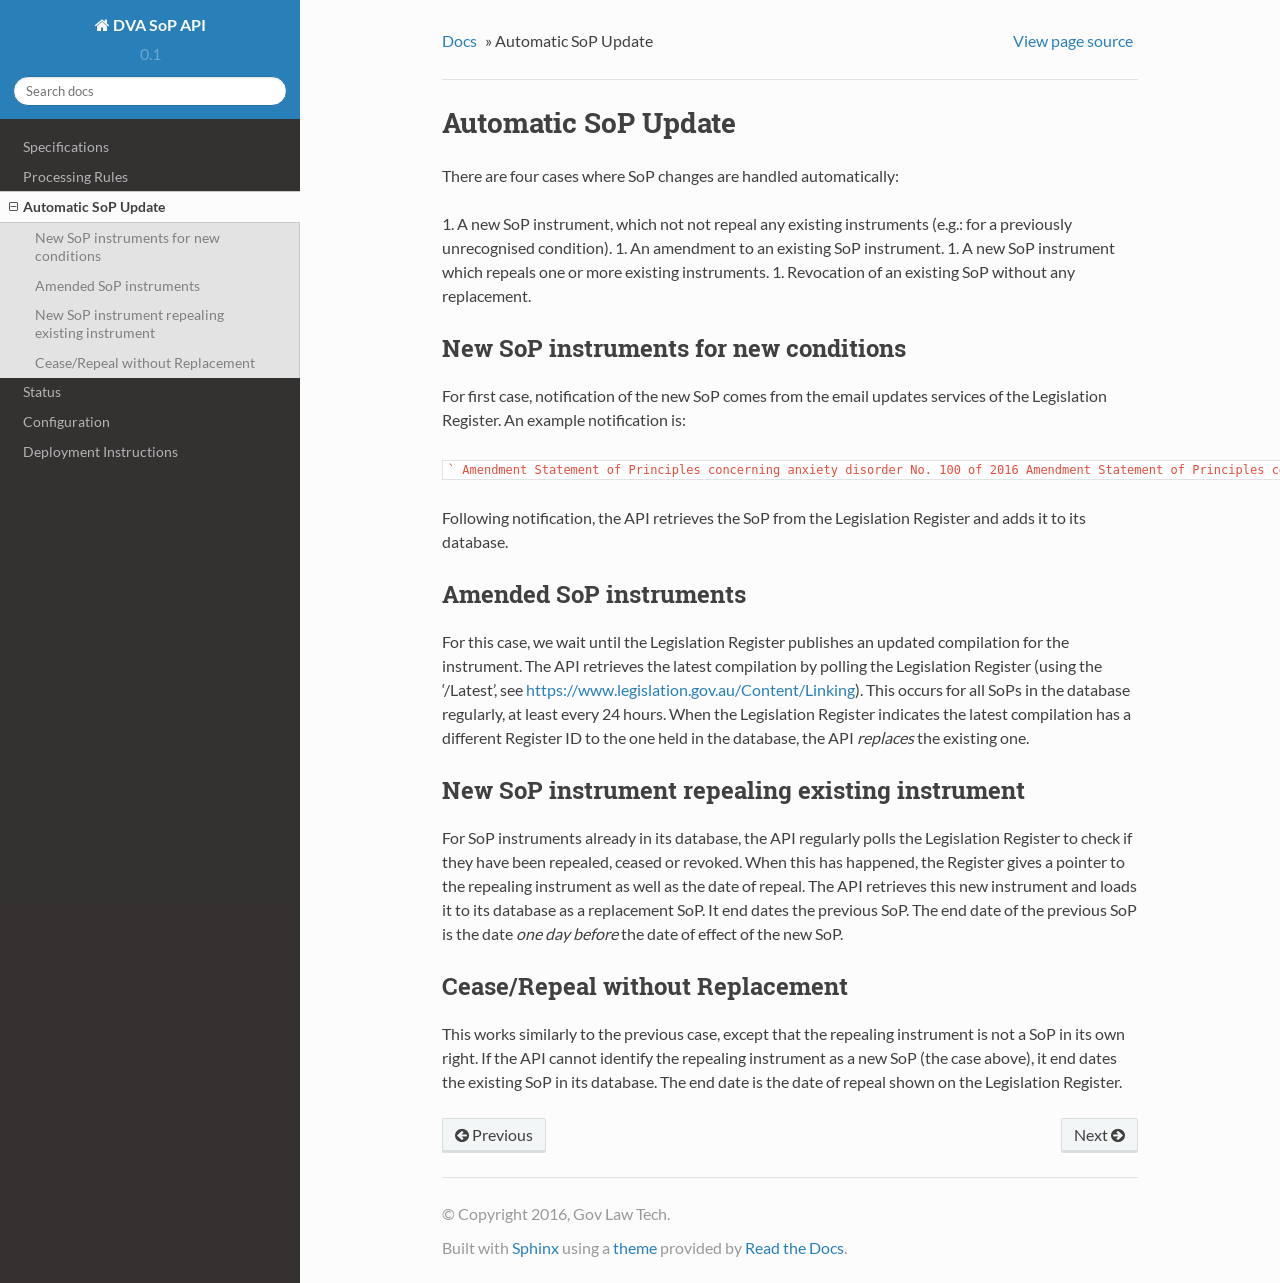
==== commit 3521dbe7: "remove unnecssary words" ====
--- a/autoupdate.html
+++ b/autoupdate.html
@@ -8,7 +8,7 @@
   
   <meta name="viewport" content="width=device-width, initial-scale=1.0">
   
-  <title>Notes on Automatic SoP Update &mdash; DVA SoP API 0.1 documentation</title>
+  <title>Automatic SoP Update &mdash; DVA SoP API 0.1 documentation</title>
   
 
   
@@ -32,7 +32,7 @@
   
     <link rel="top" title="DVA SoP API 0.1 documentation" href="index.html"/>
         <link rel="next" title="Status" href="status.html"/>
-        <link rel="prev" title="Notes on Processing Rules" href="rules.html"/> 
+        <link rel="prev" title="Processing Rules" href="rules.html"/> 
 
   
   <script src="_static/js/modernizr.min.js"></script>
@@ -83,8 +83,8 @@
             
                 <ul class="current">
 <li class="toctree-l1"><a class="reference internal" href="specs.html">Specifications</a></li>
-<li class="toctree-l1"><a class="reference internal" href="rules.html">Notes on Processing Rules</a></li>
-<li class="toctree-l1 current"><a class="current reference internal" href="#">Notes on Automatic SoP Update</a><ul>
+<li class="toctree-l1"><a class="reference internal" href="rules.html">Processing Rules</a></li>
+<li class="toctree-l1 current"><a class="current reference internal" href="#">Automatic SoP Update</a><ul>
 <li class="toctree-l2"><a class="reference internal" href="#new-sop-instruments-for-new-conditions">New SoP instruments for new conditions</a></li>
 <li class="toctree-l2"><a class="reference internal" href="#amended-sop-instruments">Amended SoP instruments</a></li>
 <li class="toctree-l2"><a class="reference internal" href="#new-sop-instrument-repealing-existing-instrument">New SoP instrument repealing existing instrument</a></li>
@@ -124,7 +124,7 @@
   <ul class="wy-breadcrumbs">
     <li><a href="index.html">Docs</a> &raquo;</li>
       
-    <li>Notes on Automatic SoP Update</li>
+    <li>Automatic SoP Update</li>
       <li class="wy-breadcrumbs-aside">
         
           
@@ -138,8 +138,8 @@
           <div role="main" class="document" itemscope="itemscope" itemtype="http://schema.org/Article">
            <div itemprop="articleBody">
             
-  <div class="section" id="notes-on-automatic-sop-update">
-<h1>Notes on Automatic SoP Update<a class="headerlink" href="#notes-on-automatic-sop-update" title="Permalink to this headline">¶</a></h1>
+  <div class="section" id="automatic-sop-update">
+<h1>Automatic SoP Update<a class="headerlink" href="#automatic-sop-update" title="Permalink to this headline">¶</a></h1>
 <p>There are four cases where SoP changes are handled automatically:</p>
 <p>1. A new SoP instrument, which not not repeal any existing instruments (e.g.: for a previously unrecognised condition).
 1. An amendment to an existing SoP instrument.
@@ -181,7 +181,7 @@
         <a href="status.html" class="btn btn-neutral float-right" title="Status" accesskey="n">Next <span class="fa fa-arrow-circle-right"></span></a>
       
       
-        <a href="rules.html" class="btn btn-neutral" title="Notes on Processing Rules" accesskey="p"><span class="fa fa-arrow-circle-left"></span> Previous</a>
+        <a href="rules.html" class="btn btn-neutral" title="Processing Rules" accesskey="p"><span class="fa fa-arrow-circle-left"></span> Previous</a>
       
     </div>
   
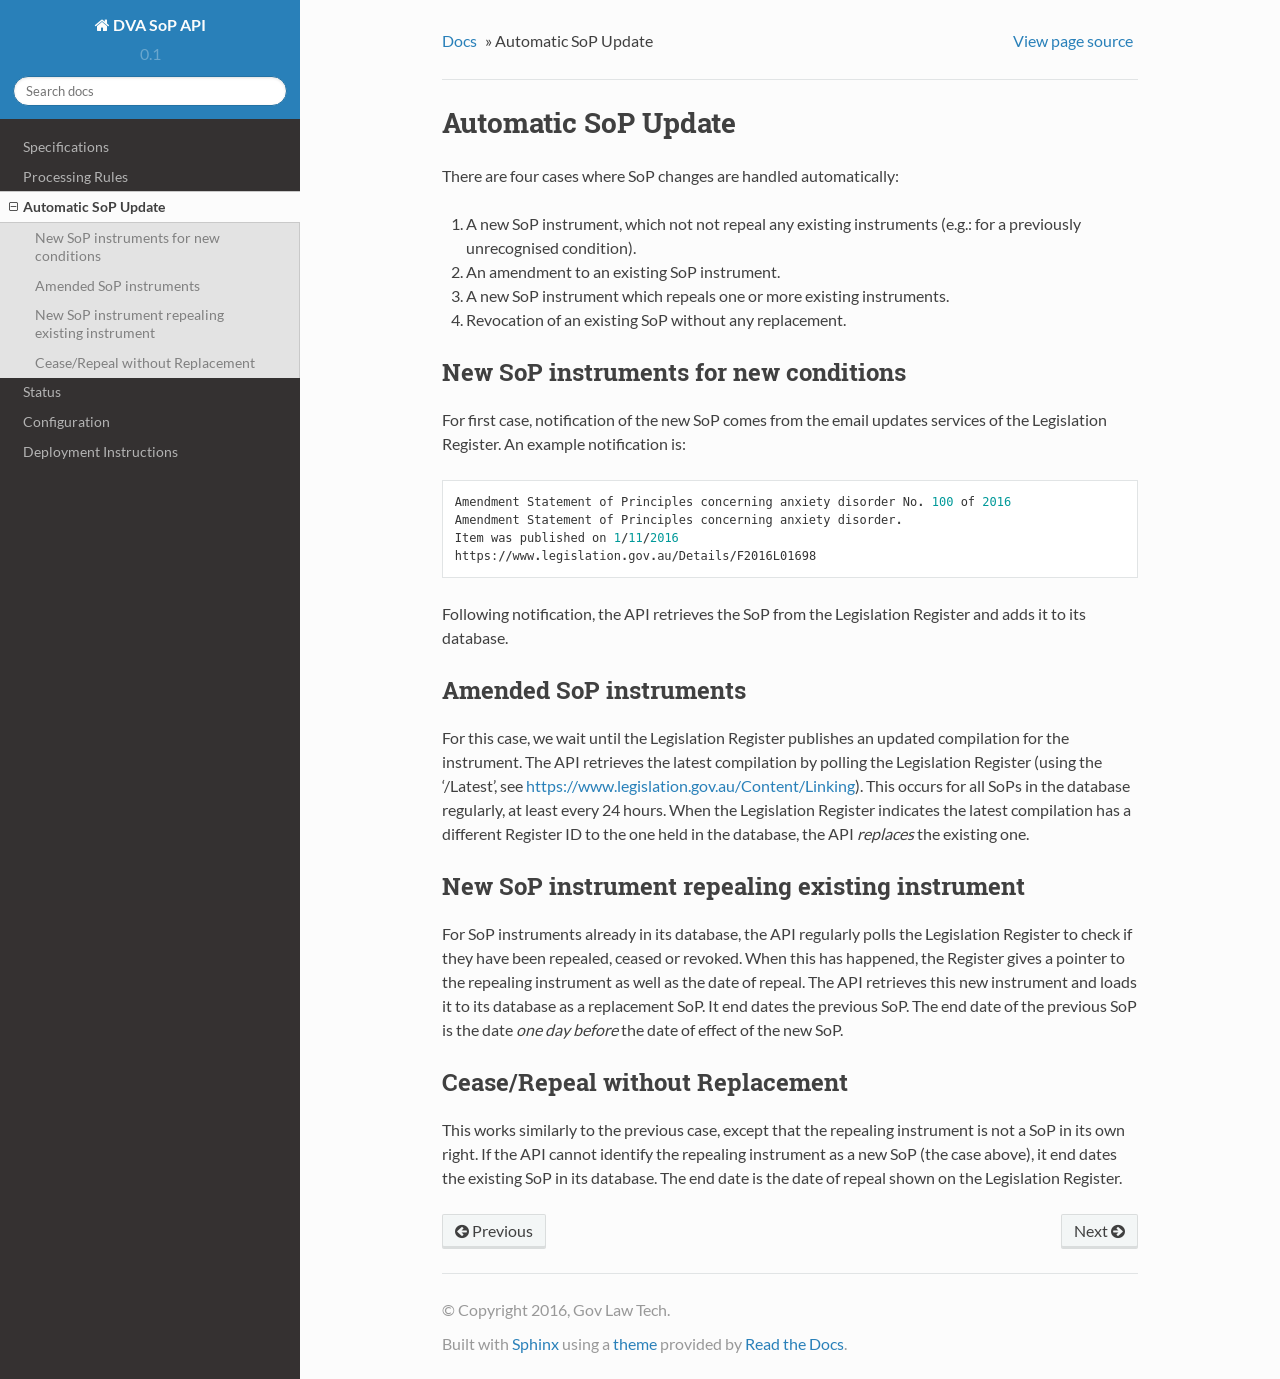
==== commit a87b9d75: "formatting" ====
--- a/autoupdate.html
+++ b/autoupdate.html
@@ -141,19 +141,21 @@
   <div class="section" id="automatic-sop-update">
 <h1>Automatic SoP Update<a class="headerlink" href="#automatic-sop-update" title="Permalink to this headline">¶</a></h1>
 <p>There are four cases where SoP changes are handled automatically:</p>
-<p>1. A new SoP instrument, which not not repeal any existing instruments (e.g.: for a previously unrecognised condition).
-1. An amendment to an existing SoP instrument.
-1. A new SoP instrument which repeals one or more existing instruments.
-1. Revocation of an existing SoP without any replacement.</p>
+<ol class="arabic simple">
+<li>A new SoP instrument, which not not repeal any existing instruments (e.g.: for a previously unrecognised condition).</li>
+<li>An amendment to an existing SoP instrument.</li>
+<li>A new SoP instrument which repeals one or more existing instruments.</li>
+<li>Revocation of an existing SoP without any replacement.</li>
+</ol>
 <div class="section" id="new-sop-instruments-for-new-conditions">
 <h2>New SoP instruments for new conditions<a class="headerlink" href="#new-sop-instruments-for-new-conditions" title="Permalink to this headline">¶</a></h2>
 <p>For first case, notification of the new SoP comes from the email updates services of the Legislation Register.  An example notification is:</p>
-<p><code class="docutils literal"><span class="pre">`</span>
-<span class="pre">Amendment</span> <span class="pre">Statement</span> <span class="pre">of</span> <span class="pre">Principles</span> <span class="pre">concerning</span> <span class="pre">anxiety</span> <span class="pre">disorder</span> <span class="pre">No.</span> <span class="pre">100</span> <span class="pre">of</span> <span class="pre">2016</span>
-<span class="pre">Amendment</span> <span class="pre">Statement</span> <span class="pre">of</span> <span class="pre">Principles</span> <span class="pre">concerning</span> <span class="pre">anxiety</span> <span class="pre">disorder.</span>
-<span class="pre">Item</span> <span class="pre">was</span> <span class="pre">published</span> <span class="pre">on</span> <span class="pre">1/11/2016</span>
-<span class="pre">https://www.legislation.gov.au/Details/F2016L01698</span>
-<span class="pre">`</span></code></p>
+<div class="highlight-default"><div class="highlight"><pre><span></span><span class="n">Amendment</span> <span class="n">Statement</span> <span class="n">of</span> <span class="n">Principles</span> <span class="n">concerning</span> <span class="n">anxiety</span> <span class="n">disorder</span> <span class="n">No</span><span class="o">.</span> <span class="mi">100</span> <span class="n">of</span> <span class="mi">2016</span>
+<span class="n">Amendment</span> <span class="n">Statement</span> <span class="n">of</span> <span class="n">Principles</span> <span class="n">concerning</span> <span class="n">anxiety</span> <span class="n">disorder</span><span class="o">.</span>
+<span class="n">Item</span> <span class="n">was</span> <span class="n">published</span> <span class="n">on</span> <span class="mi">1</span><span class="o">/</span><span class="mi">11</span><span class="o">/</span><span class="mi">2016</span>
+<span class="n">https</span><span class="p">:</span><span class="o">//</span><span class="n">www</span><span class="o">.</span><span class="n">legislation</span><span class="o">.</span><span class="n">gov</span><span class="o">.</span><span class="n">au</span><span class="o">/</span><span class="n">Details</span><span class="o">/</span><span class="n">F2016L01698</span>
+</pre></div>
+</div>
 <p>Following notification, the API retrieves the SoP from the Legislation Register and adds it to its database.</p>
 </div>
 <div class="section" id="amended-sop-instruments">
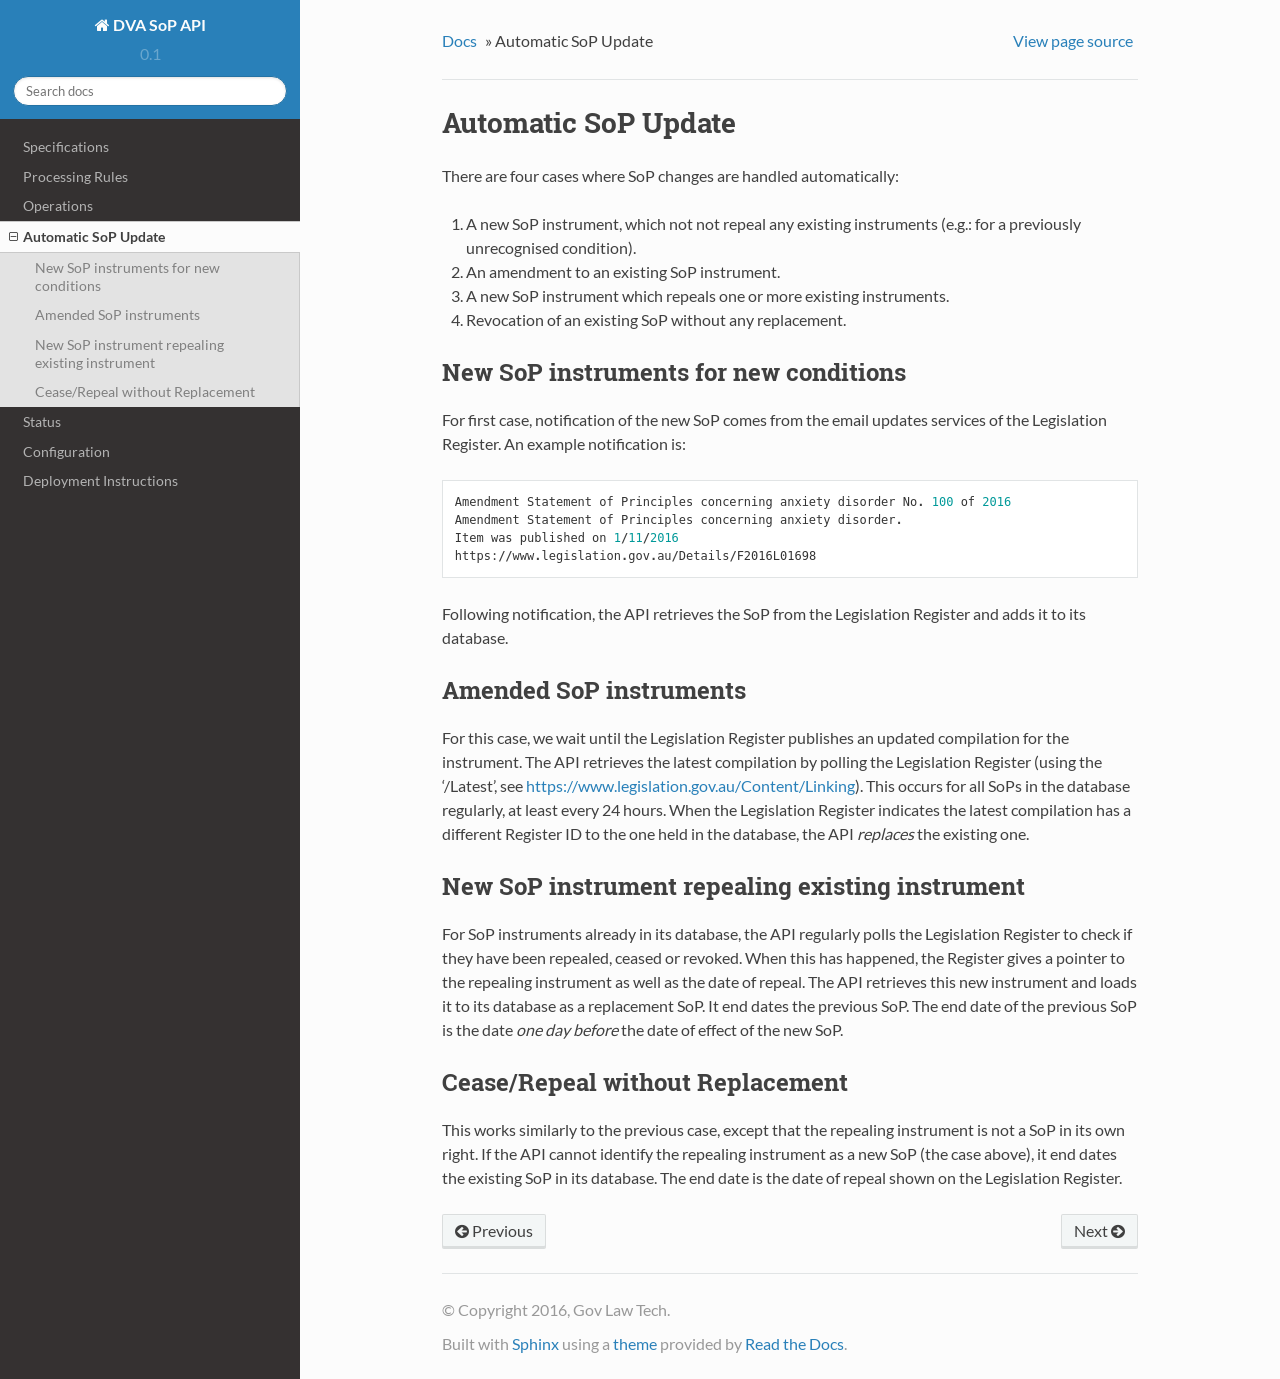
==== commit 89d92e2b: "rebuild" ====
--- a/autoupdate.html
+++ b/autoupdate.html
@@ -32,7 +32,7 @@
   
     <link rel="top" title="DVA SoP API 0.1 documentation" href="index.html"/>
         <link rel="next" title="Status" href="status.html"/>
-        <link rel="prev" title="Processing Rules" href="rules.html"/> 
+        <link rel="prev" title="Operations" href="operations.html"/> 
 
   
   <script src="_static/js/modernizr.min.js"></script>
@@ -84,6 +84,7 @@
                 <ul class="current">
 <li class="toctree-l1"><a class="reference internal" href="specs.html">Specifications</a></li>
 <li class="toctree-l1"><a class="reference internal" href="rules.html">Processing Rules</a></li>
+<li class="toctree-l1"><a class="reference internal" href="operations.html">Operations</a></li>
 <li class="toctree-l1 current"><a class="current reference internal" href="#">Automatic SoP Update</a><ul>
 <li class="toctree-l2"><a class="reference internal" href="#new-sop-instruments-for-new-conditions">New SoP instruments for new conditions</a></li>
 <li class="toctree-l2"><a class="reference internal" href="#amended-sop-instruments">Amended SoP instruments</a></li>
@@ -183,7 +184,7 @@
         <a href="status.html" class="btn btn-neutral float-right" title="Status" accesskey="n">Next <span class="fa fa-arrow-circle-right"></span></a>
       
       
-        <a href="rules.html" class="btn btn-neutral" title="Processing Rules" accesskey="p"><span class="fa fa-arrow-circle-left"></span> Previous</a>
+        <a href="operations.html" class="btn btn-neutral" title="Operations" accesskey="p"><span class="fa fa-arrow-circle-left"></span> Previous</a>
       
     </div>
   
